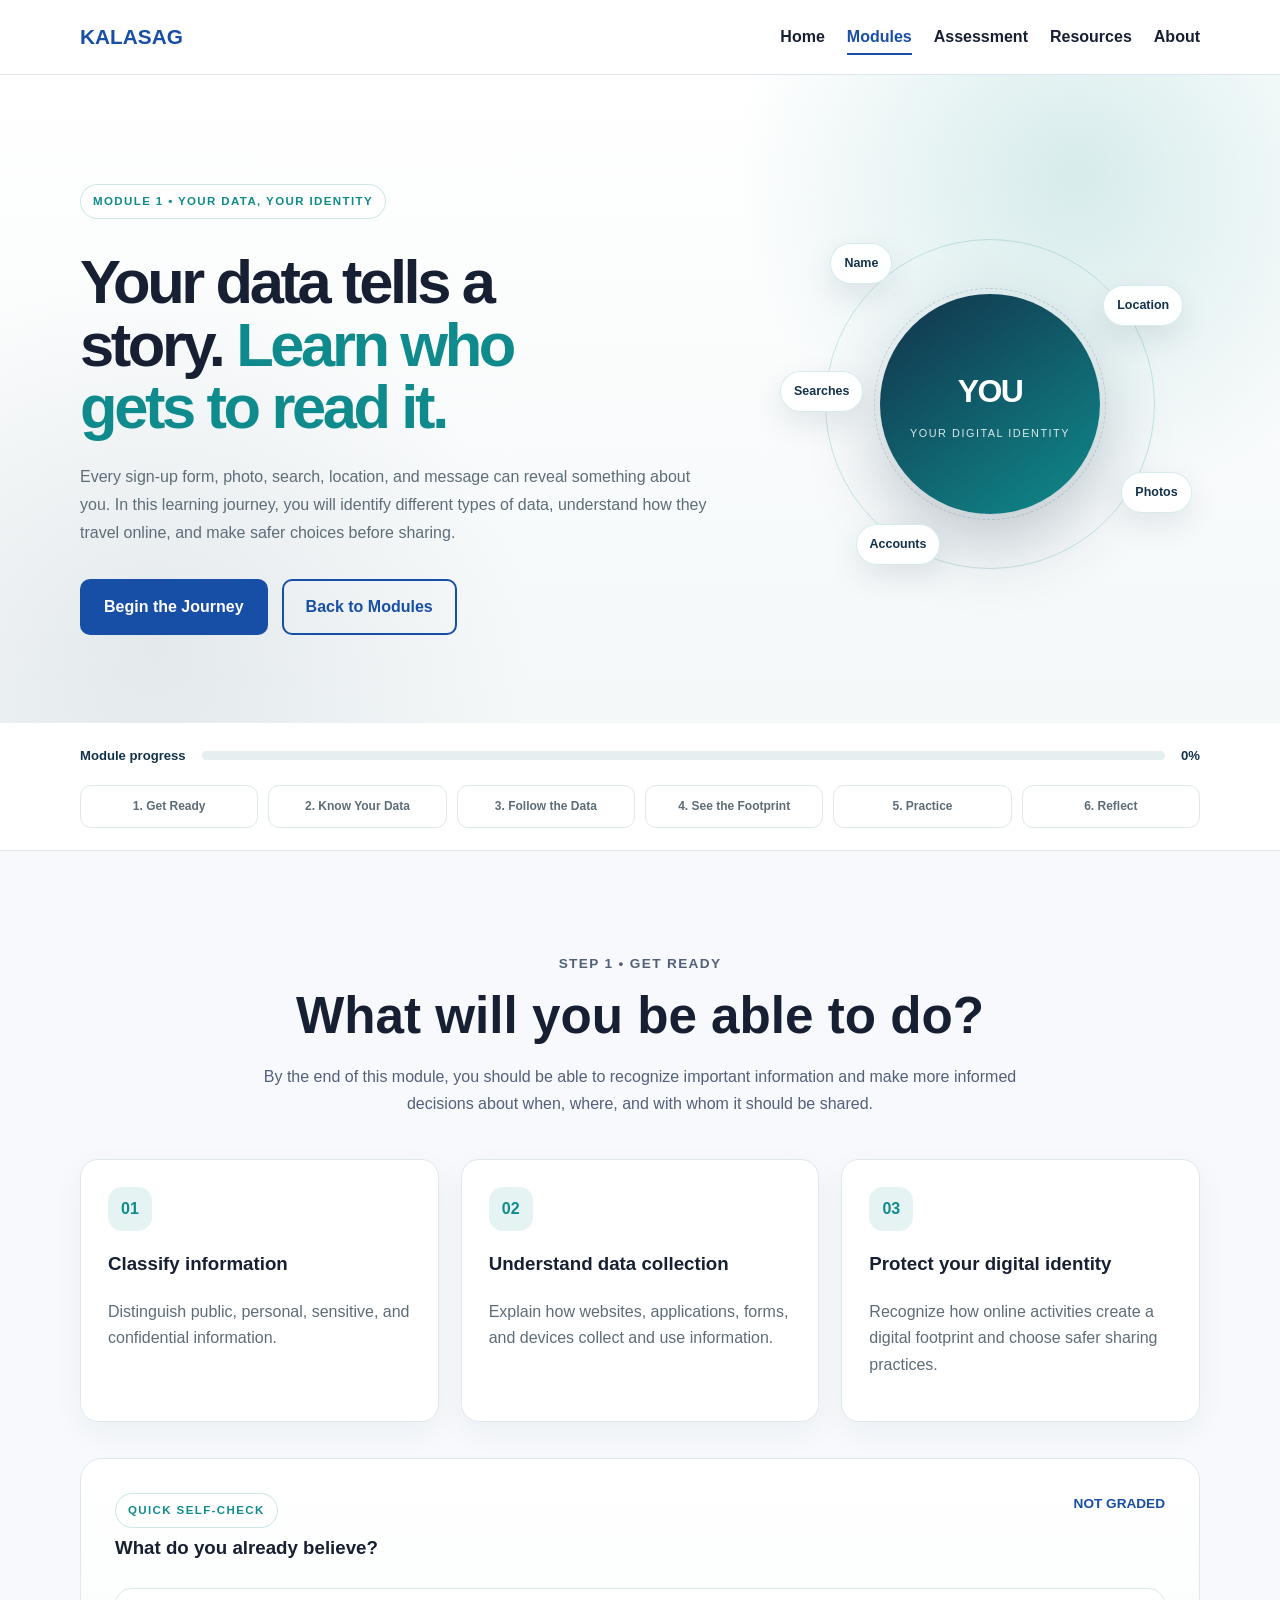
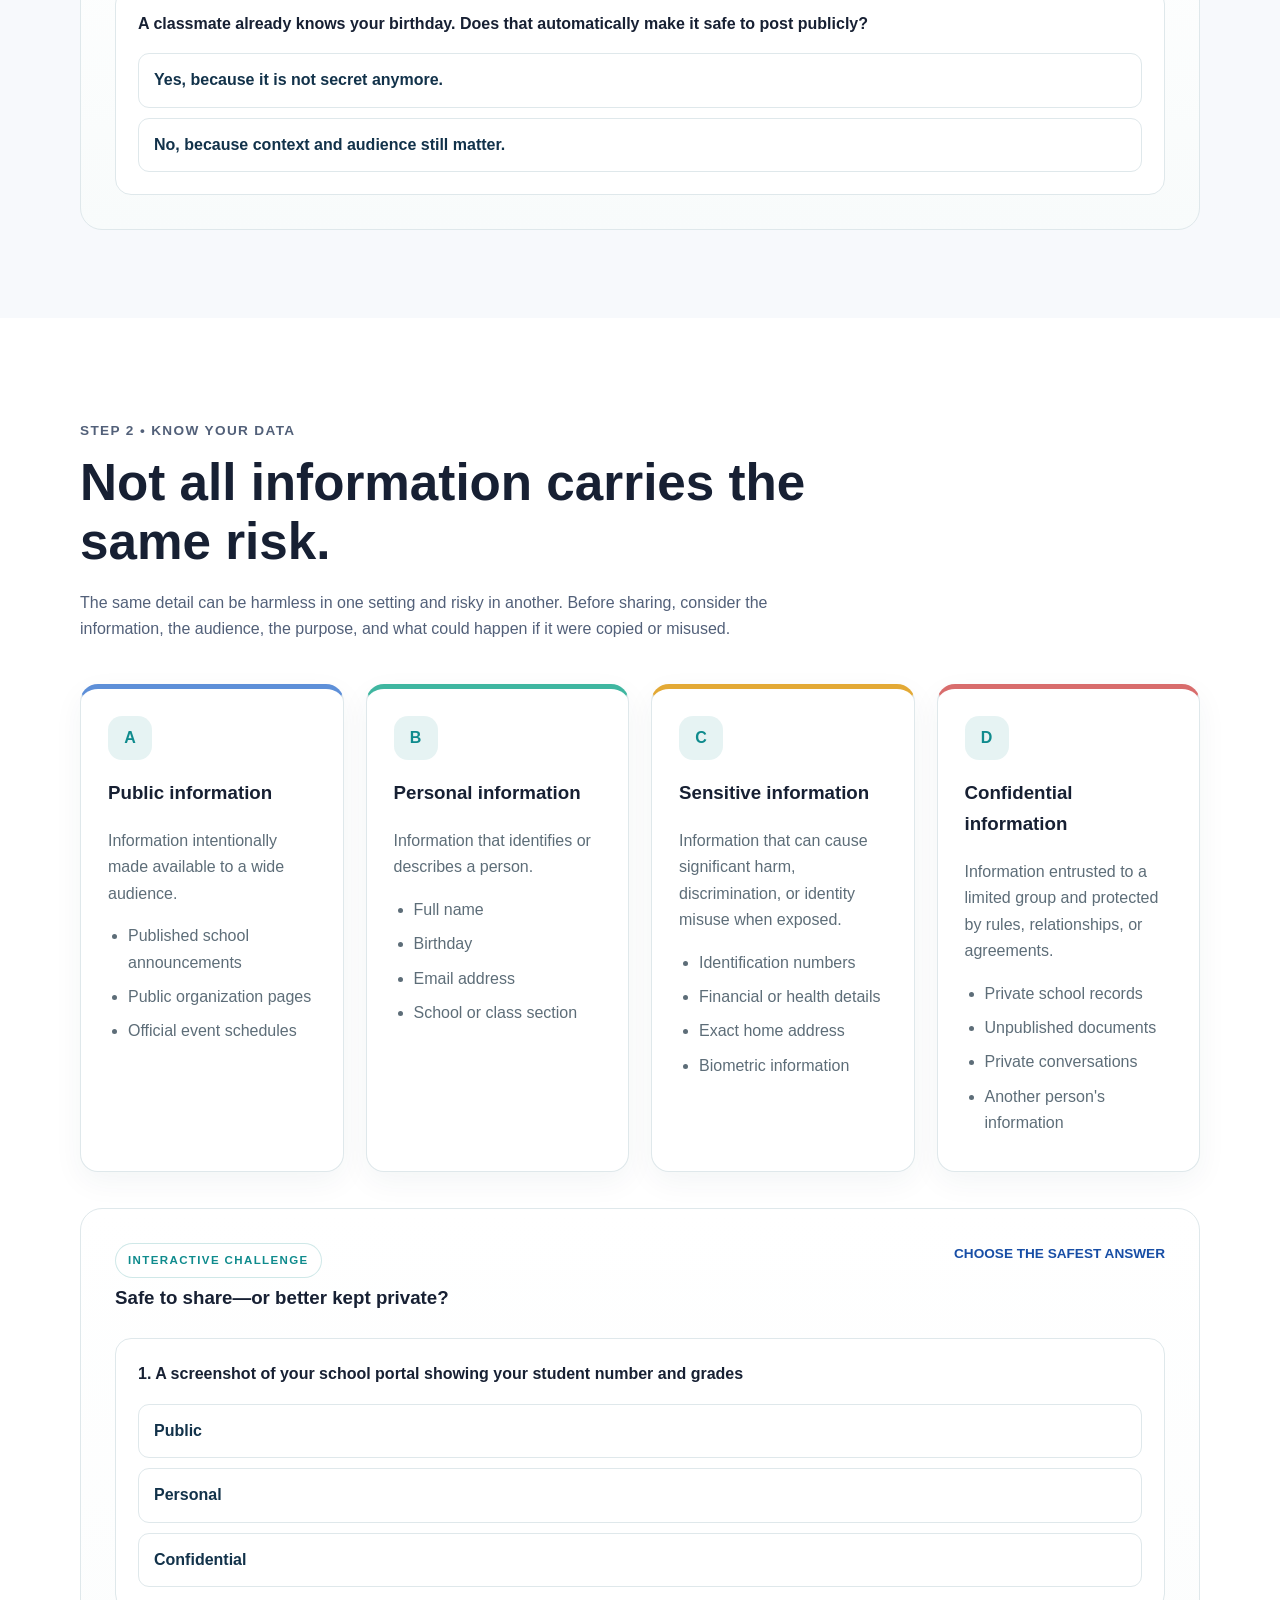
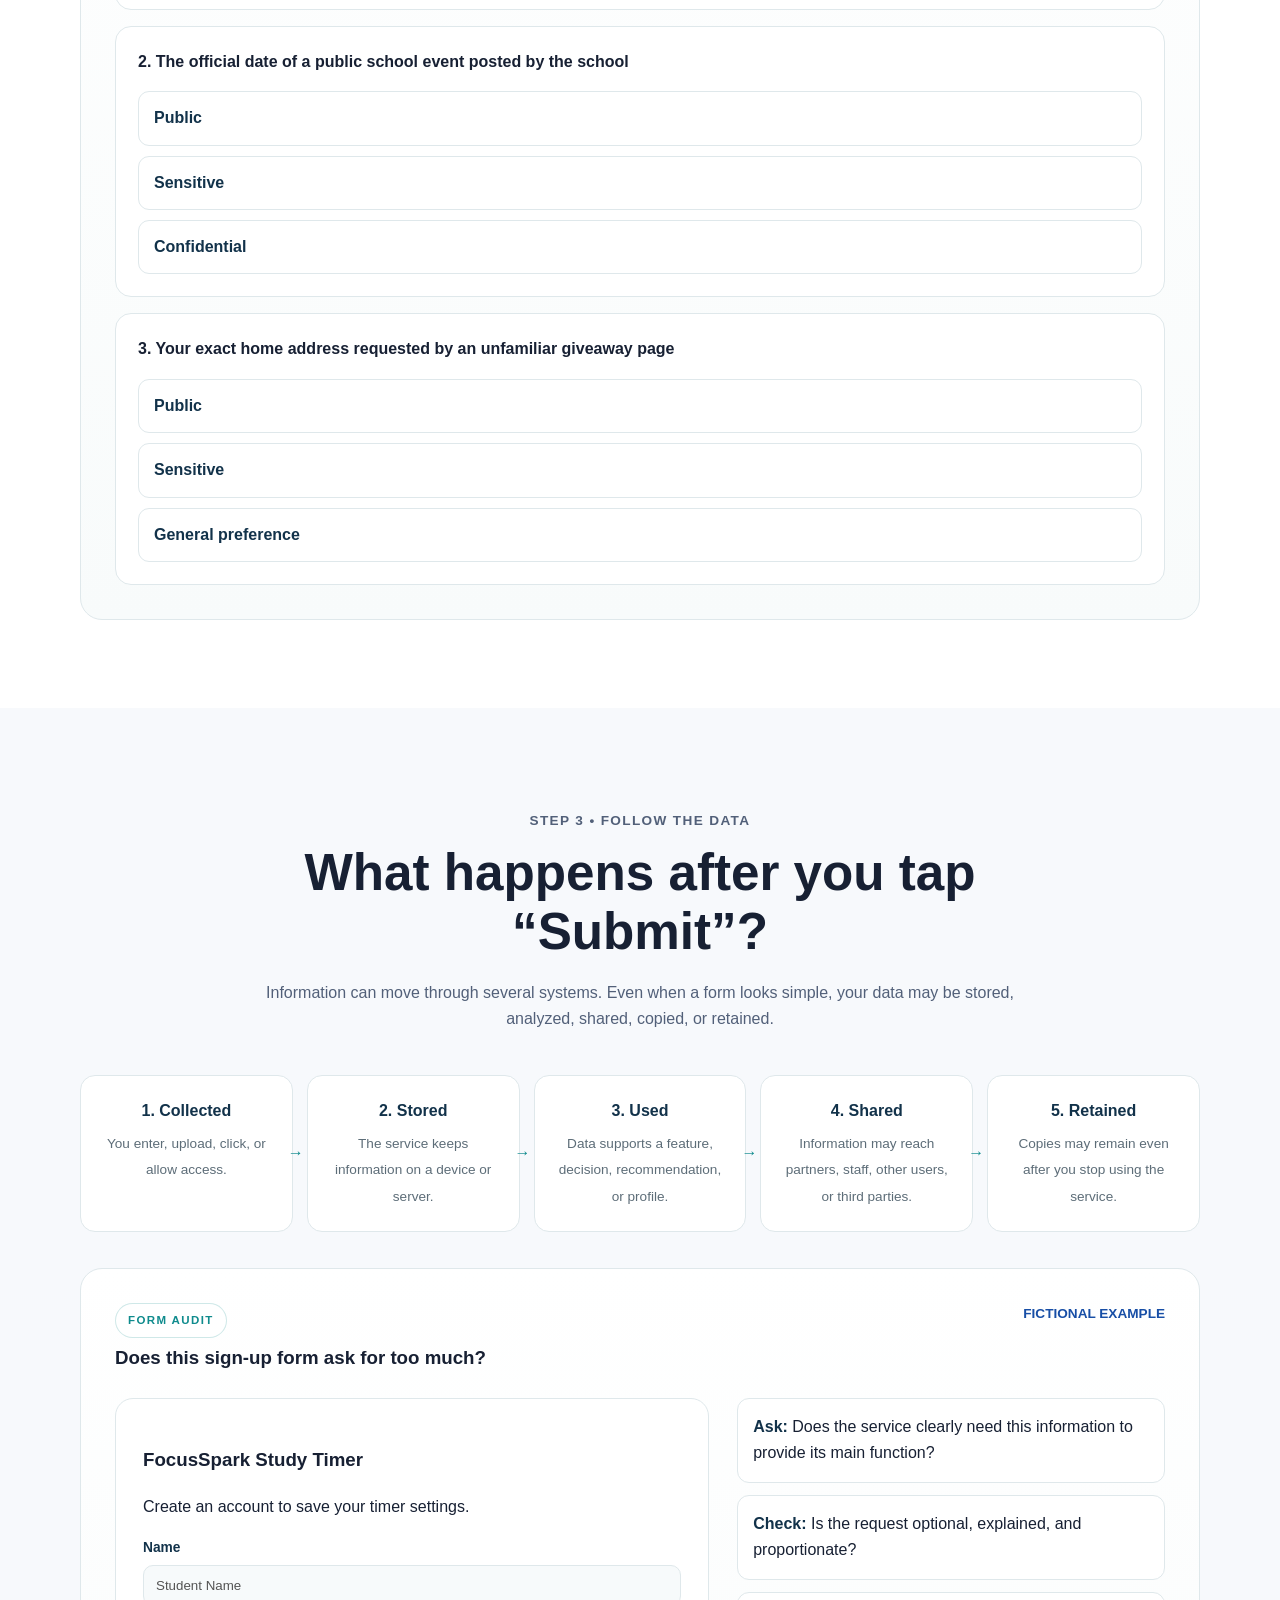
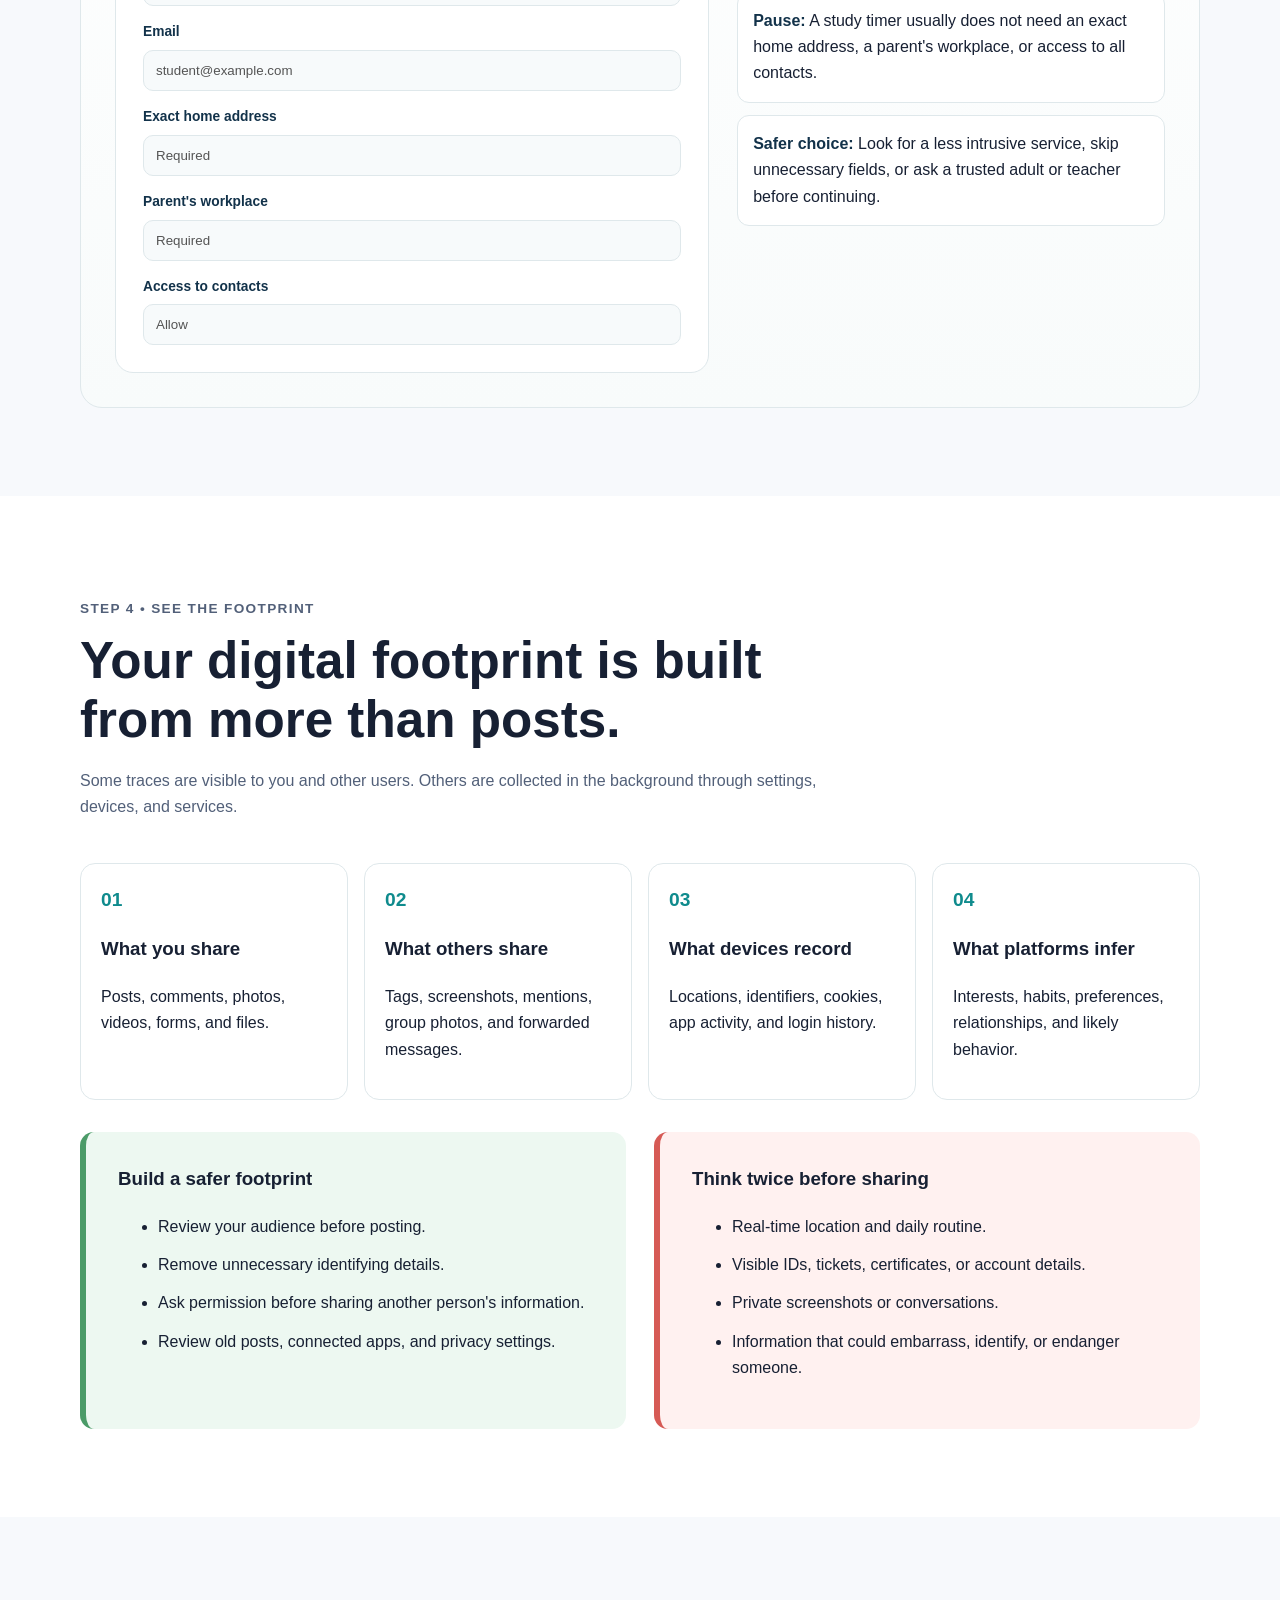
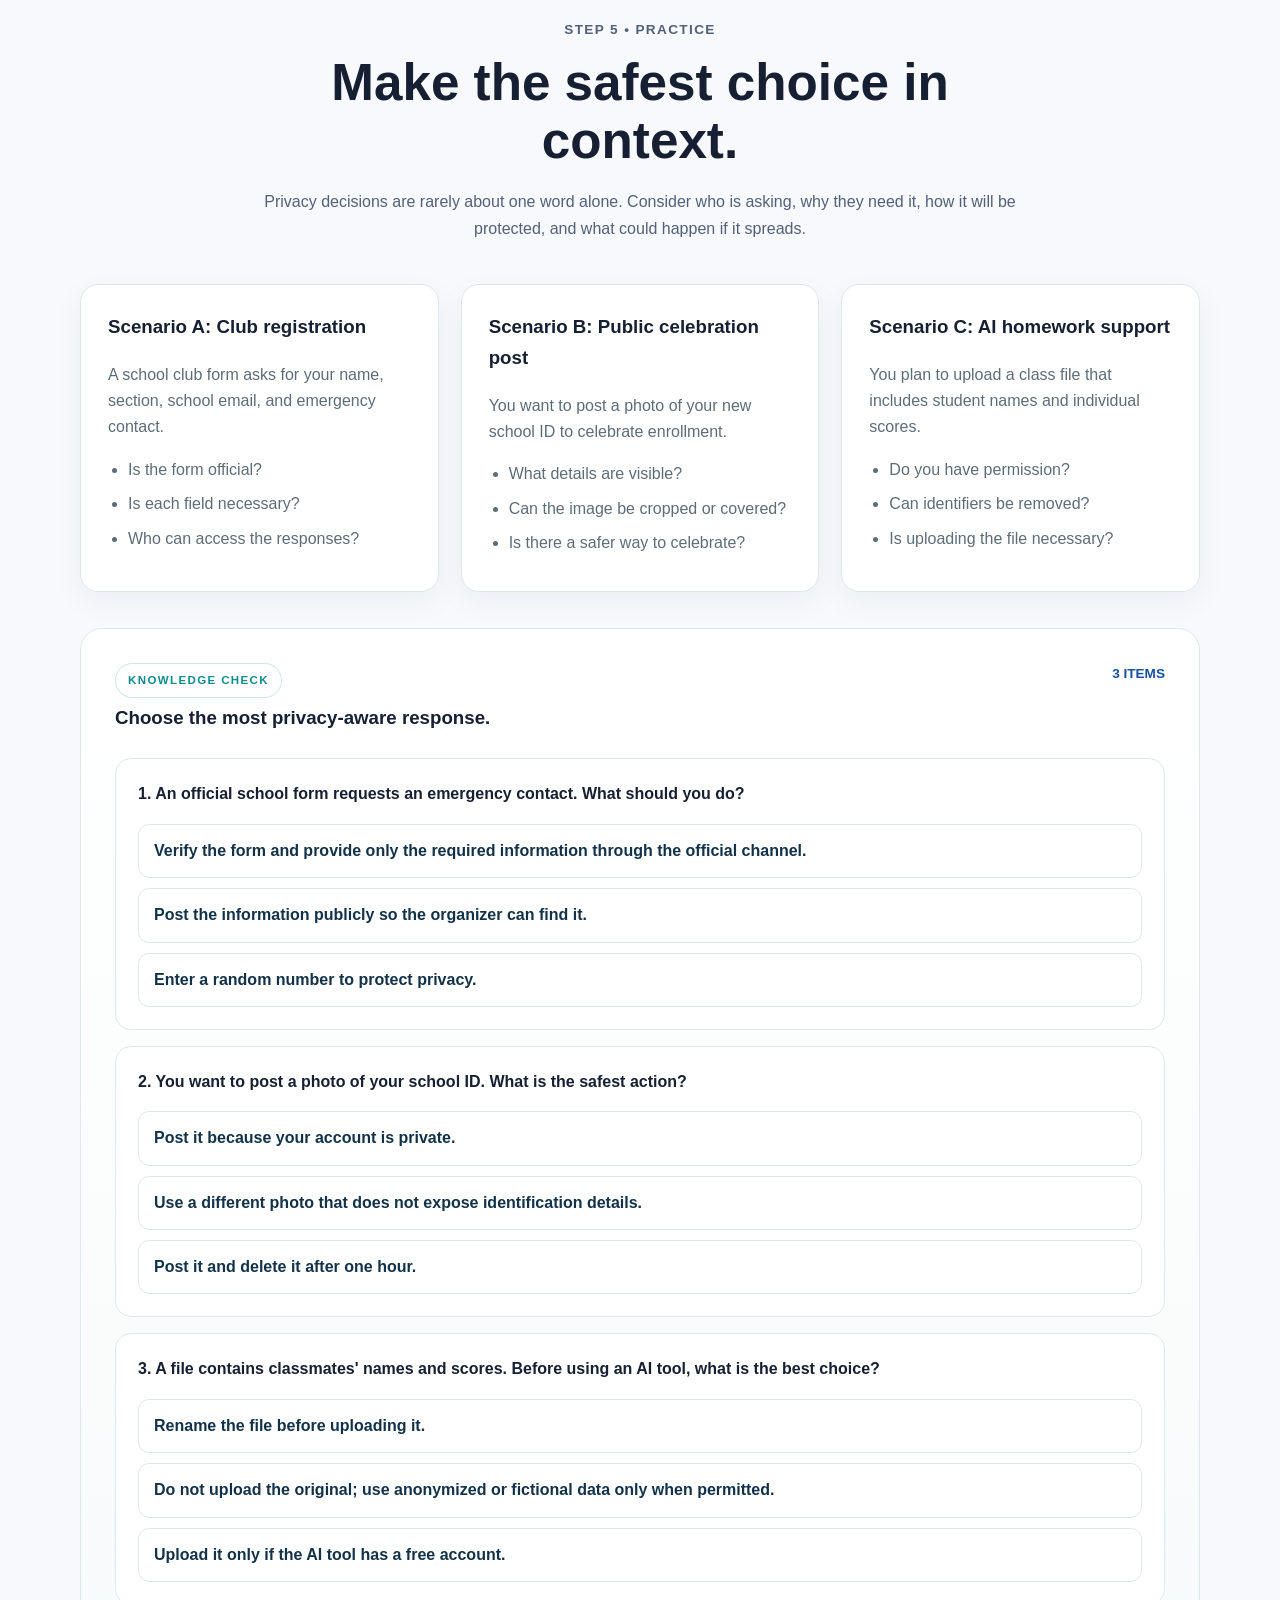
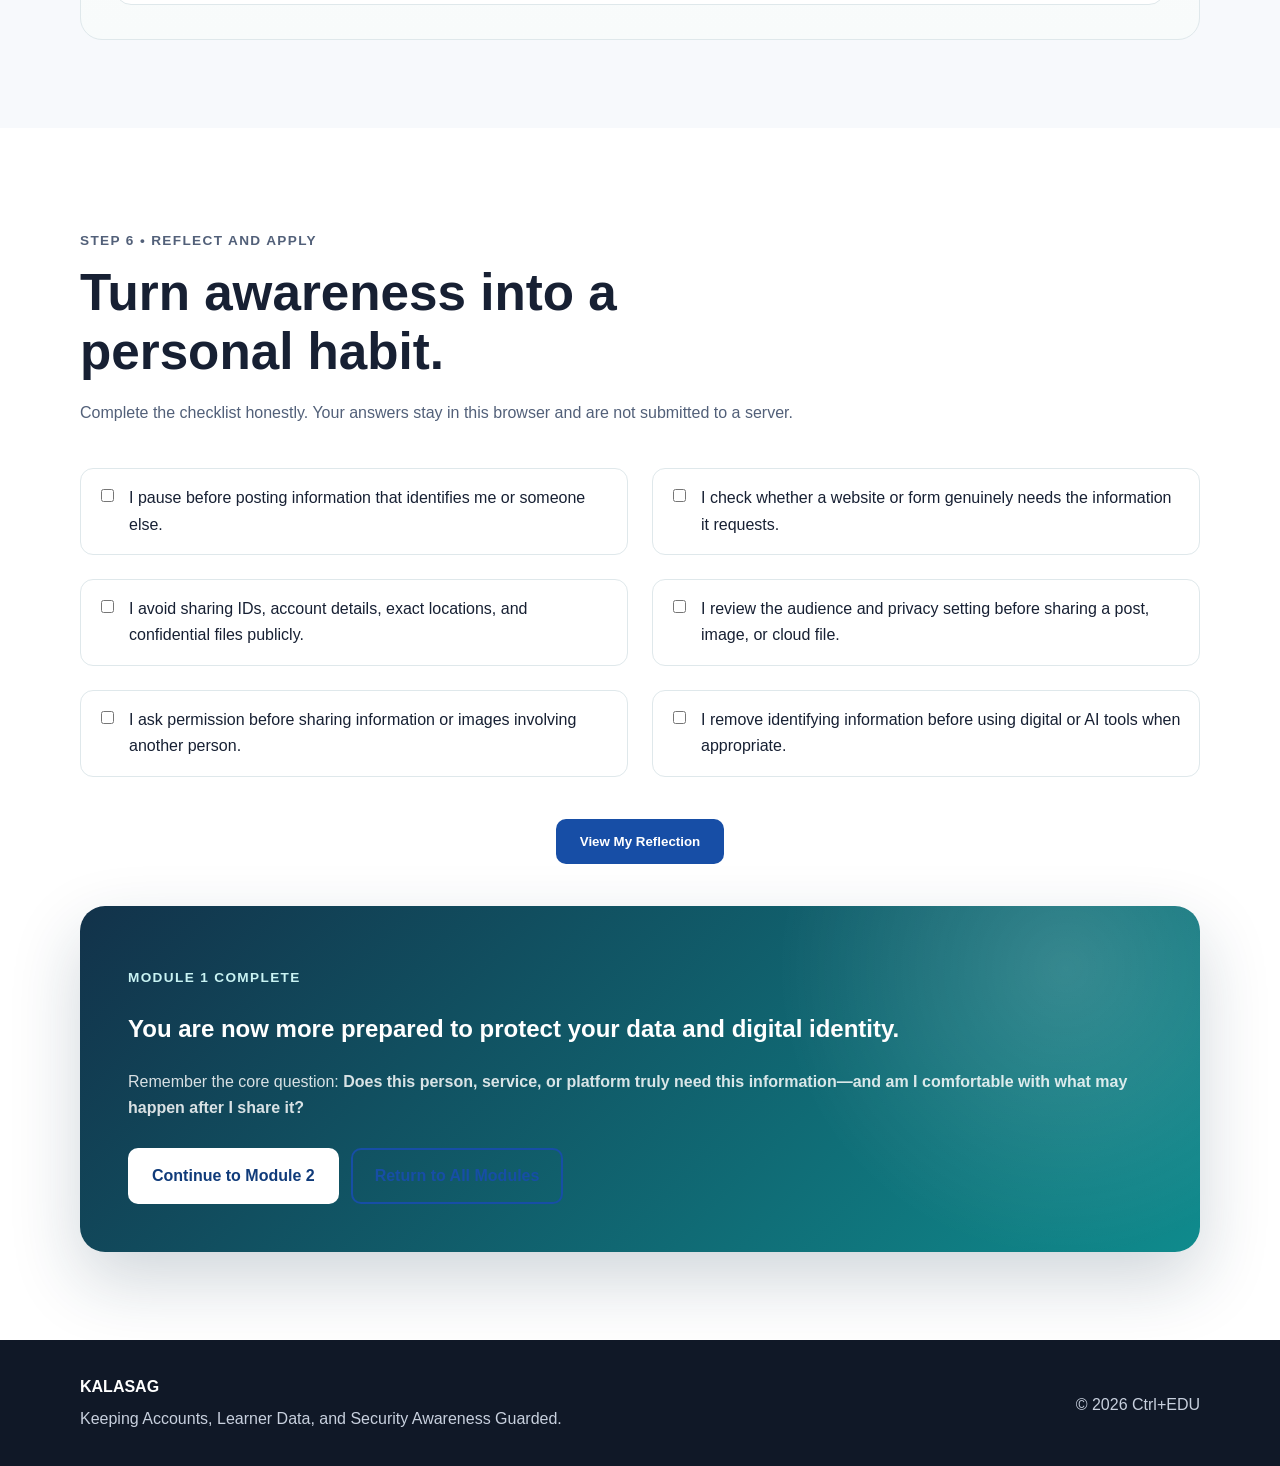
==== module1.html @ a8de42bb "changed scope and added new pages." ====
<!DOCTYPE html>
<html lang="en">
<head>
    <meta charset="UTF-8">
    <meta name="viewport" content="width=device-width, initial-scale=1.0">
    <meta name="description" content="KALASAG Module 1: Your Data, Your Identity. Learn how to recognize personal and sensitive information, understand data collection, and protect your digital footprint.">
    <title>Module 1: Your Data, Your Identity | KALASAG</title>

    <link rel="stylesheet" href="css/style.css">

    <style>
        :root {
            --kalasag-navy: #12324a;
            --kalasag-teal: #0f8b8d;
            --kalasag-pale: #f4f8f9;
            --kalasag-border: #dfe8eb;
            --kalasag-muted: #5d6d78;
            --kalasag-safe: #eaf7f3;
            --kalasag-warn: #fff5df;
            --kalasag-danger: #fff0ef;
        }

        .module-hero {
            min-height: 72vh;
            display: grid;
            align-items: center;
            padding: 74px 0 64px;
            overflow: hidden;
            background:
                radial-gradient(circle at 84% 15%, rgba(15, 139, 141, 0.16), transparent 28%),
                radial-gradient(circle at 12% 88%, rgba(18, 50, 74, 0.08), transparent 30%),
                linear-gradient(180deg, #ffffff 0%, #f4f8f9 100%);
        }

        .module-hero .hero-grid {
            grid-template-columns: minmax(0, 1.08fr) minmax(300px, 0.72fr);
            gap: 70px;
        }

        .module-hero .eyebrow,
        .journey-label {
            display: inline-flex;
            align-items: center;
            gap: 8px;
            padding: 7px 12px;
            border: 1px solid rgba(15, 139, 141, 0.2);
            border-radius: 999px;
            background: rgba(255,255,255,0.82);
            color: var(--kalasag-teal);
            font-size: 0.72rem;
            font-weight: 800;
            letter-spacing: 0.12em;
            text-transform: uppercase;
        }

        .module-hero h1 {
            max-width: 760px;
            margin: 20px 0 0;
            font-size: clamp(2.35rem, 4.8vw, 4.45rem);
            line-height: 1.02;
            letter-spacing: -0.055em;
            text-wrap: balance;
        }

        .module-hero h1 span { color: var(--kalasag-teal); }

        .module-hero .hero-description {
            max-width: 680px;
            margin: 24px 0 0;
            color: var(--kalasag-muted);
            font-size: clamp(1rem, 1.25vw, 1.12rem);
            line-height: 1.75;
        }

        .identity-visual {
            position: relative;
            min-height: 390px;
            display: grid;
            place-items: center;
        }

        .identity-core {
            position: relative;
            z-index: 2;
            width: 220px;
            height: 220px;
            display: grid;
            place-items: center;
            border-radius: 50%;
            color: #ffffff;
            text-align: center;
            background: linear-gradient(145deg, var(--kalasag-navy), var(--kalasag-teal));
            box-shadow: 0 30px 70px rgba(18,50,74,0.25);
        }

        .identity-core strong {
            display: block;
            font-size: 2rem;
            letter-spacing: -0.05em;
        }

        .identity-core span {
            display: block;
            margin-top: 8px;
            font-size: 0.68rem;
            letter-spacing: 0.14em;
            text-transform: uppercase;
            opacity: 0.85;
        }

        .orbit {
            position: absolute;
            width: 330px;
            height: 330px;
            border: 1px solid rgba(15,139,141,0.2);
            border-radius: 50%;
        }

        .orbit::before {
            content: "";
            position: absolute;
            inset: 48px;
            border: 1px dashed rgba(18,50,74,0.16);
            border-radius: 50%;
        }

        .data-chip {
            position: absolute;
            z-index: 3;
            padding: 9px 13px;
            border: 1px solid rgba(15,139,141,0.17);
            border-radius: 999px;
            background: rgba(255,255,255,0.94);
            box-shadow: 0 12px 30px rgba(18,50,74,0.10);
            color: var(--kalasag-navy);
            font-size: 0.78rem;
            font-weight: 800;
        }

        .data-chip.one { top: 34px; left: 12%; }
        .data-chip.two { top: 76px; right: 4%; }
        .data-chip.three { bottom: 86px; right: 2%; }
        .data-chip.four { bottom: 34px; left: 18%; }
        .data-chip.five { top: 162px; left: 0; }

        .progress-wrap {
            padding: 22px 0;
            border-bottom: 1px solid var(--kalasag-border);
            background: #ffffff;
        }

        .progress-shell {
            display: grid;
            grid-template-columns: auto 1fr auto;
            gap: 16px;
            align-items: center;
        }

        .progress-title,
        .progress-value {
            color: var(--kalasag-navy);
            font-size: 0.82rem;
            font-weight: 800;
        }

        .progress-track {
            height: 9px;
            overflow: hidden;
            border-radius: 999px;
            background: #e7eef0;
        }

        .progress-bar {
            width: 0;
            height: 100%;
            border-radius: inherit;
            background: linear-gradient(90deg, var(--kalasag-teal), #38b6b8);
            transition: width 0.35s ease;
        }

        .journey-nav {
            display: grid;
            grid-template-columns: repeat(6, 1fr);
            gap: 10px;
            margin-top: 18px;
        }

        .journey-nav a {
            display: block;
            padding: 11px 8px;
            border: 1px solid var(--kalasag-border);
            border-radius: 11px;
            background: #ffffff;
            color: var(--kalasag-muted);
            font-size: 0.75rem;
            font-weight: 800;
            text-align: center;
            text-decoration: none;
        }

        .journey-nav a:hover,
        .journey-nav a:focus {
            border-color: rgba(15,139,141,0.4);
            color: var(--kalasag-teal);
        }

        .learning-card-grid,
        .data-category-grid,
        .scenario-grid {
            display: grid;
            grid-template-columns: repeat(3, minmax(0, 1fr));
            gap: 22px;
        }

        .learning-card,
        .data-card,
        .scenario-card,
        .reflection-card {
            padding: 27px;
            border: 1px solid var(--kalasag-border);
            border-radius: 18px;
            background: #ffffff;
            box-shadow: 0 10px 30px rgba(18,50,74,0.05);
        }

        .learning-card .number,
        .data-card .number {
            width: 44px;
            height: 44px;
            display: grid;
            place-items: center;
            margin-bottom: 18px;
            border-radius: 14px;
            background: rgba(15,139,141,0.10);
            color: var(--kalasag-teal);
            font-weight: 900;
        }

        .learning-card h3,
        .data-card h3,
        .scenario-card h3 { margin-top: 0; }

        .learning-card p,
        .data-card p,
        .scenario-card p { color: var(--kalasag-muted); }

        .mini-list {
            margin: 16px 0 0;
            padding-left: 20px;
            color: var(--kalasag-muted);
        }

        .mini-list li { margin-bottom: 8px; }

        .data-card.public { border-top: 5px solid #5d8fd8; }
        .data-card.personal { border-top: 5px solid #3fb6a0; }
        .data-card.sensitive { border-top: 5px solid #e3a935; }
        .data-card.confidential { border-top: 5px solid #d86c6c; }

        .data-category-grid { grid-template-columns: repeat(4, minmax(0, 1fr)); }

        .activity-panel {
            margin-top: 36px;
            padding: 34px;
            border: 1px solid var(--kalasag-border);
            border-radius: 22px;
            background: linear-gradient(180deg, #ffffff, #f8fbfb);
        }

        .activity-header {
            display: flex;
            justify-content: space-between;
            gap: 20px;
            align-items: flex-start;
            margin-bottom: 24px;
        }

        .activity-header h3 { margin: 5px 0 0; }

        .question-card {
            padding: 22px;
            border: 1px solid var(--kalasag-border);
            border-radius: 16px;
            background: #ffffff;
        }

        .question-card + .question-card { margin-top: 16px; }

        .question-card p { margin-top: 0; font-weight: 800; }

        .choice-list {
            display: grid;
            gap: 10px;
            margin-top: 14px;
        }

        .choice-button {
            width: 100%;
            padding: 13px 15px;
            border: 1px solid var(--kalasag-border);
            border-radius: 11px;
            background: #ffffff;
            color: var(--kalasag-navy);
            font: inherit;
            font-weight: 700;
            text-align: left;
            cursor: pointer;
            transition: 0.2s ease;
        }

        .choice-button:hover,
        .choice-button:focus {
            border-color: rgba(15,139,141,0.5);
            background: #f2fbfb;
        }

        .choice-button.correct {
            border-color: #2f9b70;
            background: var(--kalasag-safe);
        }

        .choice-button.incorrect {
            border-color: #d46b65;
            background: var(--kalasag-danger);
        }

        .feedback {
            display: none;
            margin-top: 12px;
            padding: 12px 14px;
            border-radius: 10px;
            color: var(--kalasag-navy);
            font-size: 0.92rem;
        }

        .feedback.show { display: block; }
        .feedback.good { background: var(--kalasag-safe); }
        .feedback.review { background: var(--kalasag-warn); }

        .data-flow {
            display: grid;
            grid-template-columns: repeat(5, 1fr);
            gap: 14px;
            align-items: stretch;
            margin-top: 30px;
        }

        .flow-step {
            position: relative;
            padding: 22px 18px;
            border: 1px solid var(--kalasag-border);
            border-radius: 15px;
            background: #ffffff;
            text-align: center;
        }

        .flow-step:not(:last-child)::after {
            content: "→";
            position: absolute;
            right: -12px;
            top: 50%;
            z-index: 2;
            transform: translateY(-50%);
            color: var(--kalasag-teal);
            font-weight: 900;
        }

        .flow-step strong {
            display: block;
            margin-bottom: 6px;
            color: var(--kalasag-navy);
        }

        .flow-step span {
            color: var(--kalasag-muted);
            font-size: 0.85rem;
        }

        .form-audit {
            display: grid;
            grid-template-columns: 1fr 0.72fr;
            gap: 28px;
            align-items: start;
        }

        .mock-form {
            padding: 27px;
            border: 1px solid var(--kalasag-border);
            border-radius: 18px;
            background: #ffffff;
        }

        .mock-field {
            margin-top: 15px;
        }

        .mock-field label {
            display: block;
            margin-bottom: 6px;
            color: var(--kalasag-navy);
            font-size: 0.86rem;
            font-weight: 800;
        }

        .mock-field input {
            width: 100%;
            padding: 12px;
            border: 1px solid var(--kalasag-border);
            border-radius: 10px;
            background: #f7fafb;
        }

        .audit-list {
            display: grid;
            gap: 12px;
        }

        .audit-item {
            padding: 15px;
            border-radius: 12px;
            background: #ffffff;
            border: 1px solid var(--kalasag-border);
        }

        .audit-item strong { color: var(--kalasag-navy); }

        .digital-footprint {
            display: grid;
            grid-template-columns: repeat(4, 1fr);
            gap: 16px;
            margin-top: 28px;
        }

        .footprint-item {
            padding: 20px;
            border: 1px solid var(--kalasag-border);
            border-radius: 15px;
            background: #ffffff;
        }

        .footprint-item span {
            display: block;
            margin-bottom: 10px;
            color: var(--kalasag-teal);
            font-size: 1.2rem;
            font-weight: 900;
        }

        .self-check-grid {
            display: grid;
            grid-template-columns: 1fr 1fr;
            gap: 24px;
        }

        .check-item {
            display: flex;
            gap: 12px;
            align-items: flex-start;
            padding: 16px;
            border: 1px solid var(--kalasag-border);
            border-radius: 13px;
            background: #ffffff;
        }

        .check-item input { margin-top: 4px; }

        .result-panel {
            display: none;
            margin-top: 22px;
            padding: 18px;
            border-radius: 14px;
            background: var(--kalasag-safe);
        }

        .result-panel.show { display: block; }

        .module-complete {
            padding: 48px;
            border-radius: 25px;
            background:
                radial-gradient(circle at 88% 18%, rgba(255,255,255,0.16), transparent 28%),
                linear-gradient(135deg, var(--kalasag-navy), var(--kalasag-teal));
            color: #ffffff;
            box-shadow: 0 28px 70px rgba(18,50,74,0.20);
        }

        .module-complete p { color: rgba(255,255,255,0.84); }
        .module-complete .eyebrow { color: #c9f3f3; }

        .completion-actions {
            display: flex;
            flex-wrap: wrap;
            gap: 12px;
            margin-top: 26px;
        }

        @media (max-width: 1000px) {
            .data-category-grid { grid-template-columns: repeat(2, 1fr); }
            .data-flow { grid-template-columns: 1fr; }
            .flow-step:not(:last-child)::after { content: "↓"; right: auto; left: 50%; top: auto; bottom: -17px; transform: translateX(-50%); }
        }

        @media (max-width: 900px) {
            .module-hero { min-height: auto; padding: 64px 0; }
            .module-hero .hero-grid { grid-template-columns: 1fr; gap: 36px; }
            .identity-visual { min-height: 330px; }
            .learning-card-grid,
            .scenario-grid { grid-template-columns: 1fr 1fr; }
            .journey-nav { grid-template-columns: repeat(3, 1fr); }
            .form-audit { grid-template-columns: 1fr; }
            .digital-footprint { grid-template-columns: repeat(2, 1fr); }
        }

        @media (max-width: 650px) {
            .module-hero h1 { font-size: clamp(2.2rem, 12vw, 3.2rem); }
            .identity-visual { min-height: 300px; }
            .orbit { width: 270px; height: 270px; }
            .identity-core { width: 180px; height: 180px; }
            .data-chip { font-size: 0.68rem; }
            .learning-card-grid,
            .data-category-grid,
            .scenario-grid,
            .digital-footprint,
            .self-check-grid { grid-template-columns: 1fr; }
            .progress-shell { grid-template-columns: 1fr auto; }
            .progress-track { grid-column: 1 / -1; grid-row: 2; }
            .journey-nav { grid-template-columns: repeat(2, 1fr); }
            .activity-panel { padding: 24px 18px; }
            .activity-header { flex-direction: column; }
            .module-complete { padding: 34px 23px; }
            .completion-actions .button { width: 100%; text-align: center; }
        }
    </style>
</head>

<body>
<header class="site-header">
    <nav class="container navigation">
        <a class="logo" href="index.html" aria-label="KALASAG home">KALASAG</a>

        <button class="menu-button" id="menuButton" type="button" aria-label="Open navigation menu" aria-expanded="false" aria-controls="navLinks">☰</button>

        <ul class="nav-links" id="navLinks">
            <li><a href="index.html">Home</a></li>
            <li><a class="active" href="modules.html">Modules</a></li>
            <li><a href="assessment.html">Assessment</a></li>
            <li><a href="resources.html">Resources</a></li>
            <li><a href="about.html">About</a></li>
        </ul>
    </nav>
</header>

<main>
    <section class="module-hero">
        <div class="container hero-grid">
            <div class="hero-content">
                <p class="eyebrow">Module 1 • Your Data, Your Identity</p>
                <h1>Your data tells a story. <span>Learn who gets to read it.</span></h1>
                <p class="hero-description">
                    Every sign-up form, photo, search, location, and message can reveal something about you. In this learning journey, you will identify different types of data, understand how they travel online, and make safer choices before sharing.
                </p>
                <div class="hero-actions">
                    <a class="button primary-button" href="#objectives">Begin the Journey</a>
                    <a class="button secondary-button" href="modules.html">Back to Modules</a>
                </div>
            </div>

            <div class="identity-visual" aria-label="Visual showing personal information surrounding a digital identity">
                <div class="orbit"></div>
                <span class="data-chip one">Name</span>
                <span class="data-chip two">Location</span>
                <span class="data-chip three">Photos</span>
                <span class="data-chip four">Accounts</span>
                <span class="data-chip five">Searches</span>
                <div class="identity-core">
                    <div>
                        <strong>YOU</strong>
                        <span>Your digital identity</span>
                    </div>
                </div>
            </div>
        </div>
    </section>

    <section class="progress-wrap" aria-label="Module progress">
        <div class="container">
            <div class="progress-shell">
                <span class="progress-title">Module progress</span>
                <div class="progress-track"><div class="progress-bar" id="progressBar"></div></div>
                <span class="progress-value" id="progressValue">0%</span>
            </div>
            <nav class="journey-nav" aria-label="Module 1 learning journey navigation">
                <a href="#objectives">1. Get Ready</a>
                <a href="#data-types">2. Know Your Data</a>
                <a href="#data-journey">3. Follow the Data</a>
                <a href="#digital-footprint">4. See the Footprint</a>
                <a href="#practice">5. Practice</a>
                <a href="#reflect">6. Reflect</a>
            </nav>
        </div>
    </section>

    <section class="section" id="objectives" data-progress="15">
        <div class="container">
            <div class="section-heading centered-heading">
                <p class="eyebrow">Step 1 • Get Ready</p>
                <h2>What will you be able to do?</h2>
                <p>By the end of this module, you should be able to recognize important information and make more informed decisions about when, where, and with whom it should be shared.</p>
            </div>

            <div class="learning-card-grid">
                <article class="learning-card">
                    <div class="number">01</div>
                    <h3>Classify information</h3>
                    <p>Distinguish public, personal, sensitive, and confidential information.</p>
                </article>
                <article class="learning-card">
                    <div class="number">02</div>
                    <h3>Understand data collection</h3>
                    <p>Explain how websites, applications, forms, and devices collect and use information.</p>
                </article>
                <article class="learning-card">
                    <div class="number">03</div>
                    <h3>Protect your digital identity</h3>
                    <p>Recognize how online activities create a digital footprint and choose safer sharing practices.</p>
                </article>
            </div>

            <div class="activity-panel">
                <div class="activity-header">
                    <div>
                        <span class="journey-label">Quick self-check</span>
                        <h3>What do you already believe?</h3>
                    </div>
                    <span class="module-number">Not graded</span>
                </div>

                <div class="question-card">
                    <p>A classmate already knows your birthday. Does that automatically make it safe to post publicly?</p>
                    <div class="choice-list" data-question="warmup">
                        <button class="choice-button" data-correct="false" data-feedback="Knowing something is different from having permission to publish it. Public sharing can reach people beyond your intended audience.">Yes, because it is not secret anymore.</button>
                        <button class="choice-button" data-correct="true" data-feedback="Correct. Context, audience, and purpose matter. Information known by one person is not automatically safe to publish publicly.">No, because context and audience still matter.</button>
                    </div>
                    <div class="feedback" id="warmup-feedback"></div>
                </div>
            </div>
        </div>
    </section>

    <section class="section alternate-section" id="data-types" data-progress="35">
        <div class="container">
            <div class="section-heading">
                <p class="eyebrow">Step 2 • Know Your Data</p>
                <h2>Not all information carries the same risk.</h2>
                <p>The same detail can be harmless in one setting and risky in another. Before sharing, consider the information, the audience, the purpose, and what could happen if it were copied or misused.</p>
            </div>

            <div class="data-category-grid">
                <article class="data-card public">
                    <div class="number">A</div>
                    <h3>Public information</h3>
                    <p>Information intentionally made available to a wide audience.</p>
                    <ul class="mini-list">
                        <li>Published school announcements</li>
                        <li>Public organization pages</li>
                        <li>Official event schedules</li>
                    </ul>
                </article>
                <article class="data-card personal">
                    <div class="number">B</div>
                    <h3>Personal information</h3>
                    <p>Information that identifies or describes a person.</p>
                    <ul class="mini-list">
                        <li>Full name</li>
                        <li>Birthday</li>
                        <li>Email address</li>
                        <li>School or class section</li>
                    </ul>
                </article>
                <article class="data-card sensitive">
                    <div class="number">C</div>
                    <h3>Sensitive information</h3>
                    <p>Information that can cause significant harm, discrimination, or identity misuse when exposed.</p>
                    <ul class="mini-list">
                        <li>Identification numbers</li>
                        <li>Financial or health details</li>
                        <li>Exact home address</li>
                        <li>Biometric information</li>
                    </ul>
                </article>
                <article class="data-card confidential">
                    <div class="number">D</div>
                    <h3>Confidential information</h3>
                    <p>Information entrusted to a limited group and protected by rules, relationships, or agreements.</p>
                    <ul class="mini-list">
                        <li>Private school records</li>
                        <li>Unpublished documents</li>
                        <li>Private conversations</li>
                        <li>Another person's information</li>
                    </ul>
                </article>
            </div>

            <div class="activity-panel">
                <div class="activity-header">
                    <div>
                        <span class="journey-label">Interactive challenge</span>
                        <h3>Safe to share—or better kept private?</h3>
                    </div>
                    <span class="module-number">Choose the safest answer</span>
                </div>

                <div class="question-card">
                    <p>1. A screenshot of your school portal showing your student number and grades</p>
                    <div class="choice-list" data-question="q1">
                        <button class="choice-button" data-correct="false" data-feedback="A school portal screenshot may expose identifying and confidential academic information.">Public</button>
                        <button class="choice-button" data-correct="false" data-feedback="This goes beyond ordinary personal information because it includes protected academic details.">Personal</button>
                        <button class="choice-button" data-correct="true" data-feedback="Correct. Academic records and student identifiers should be treated as confidential and shared only through approved channels.">Confidential</button>
                    </div>
                    <div class="feedback" id="q1-feedback"></div>
                </div>

                <div class="question-card">
                    <p>2. The official date of a public school event posted by the school</p>
                    <div class="choice-list" data-question="q2">
                        <button class="choice-button" data-correct="true" data-feedback="Correct. An official event date intentionally published by the school is public information.">Public</button>
                        <button class="choice-button" data-correct="false" data-feedback="The information is not about a private individual and has already been officially published.">Sensitive</button>
                        <button class="choice-button" data-correct="false" data-feedback="The information is intended for public access, so it is not confidential.">Confidential</button>
                    </div>
                    <div class="feedback" id="q2-feedback"></div>
                </div>

                <div class="question-card">
                    <p>3. Your exact home address requested by an unfamiliar giveaway page</p>
                    <div class="choice-list" data-question="q3">
                        <button class="choice-button" data-correct="false" data-feedback="An exact home address can expose your location and should not be treated as ordinary public information.">Public</button>
                        <button class="choice-button" data-correct="true" data-feedback="Correct. Your exact home address is sensitive, and an unfamiliar giveaway page has no clear need for it.">Sensitive</button>
                        <button class="choice-button" data-correct="false" data-feedback="The information is more sensitive than an ordinary preference or general profile detail.">General preference</button>
                    </div>
                    <div class="feedback" id="q3-feedback"></div>
                </div>
            </div>
        </div>
    </section>

    <section class="section" id="data-journey" data-progress="55">
        <div class="container">
            <div class="section-heading centered-heading">
                <p class="eyebrow">Step 3 • Follow the Data</p>
                <h2>What happens after you tap “Submit”?</h2>
                <p>Information can move through several systems. Even when a form looks simple, your data may be stored, analyzed, shared, copied, or retained.</p>
            </div>

            <div class="data-flow" aria-label="Data lifecycle">
                <div class="flow-step"><strong>1. Collected</strong><span>You enter, upload, click, or allow access.</span></div>
                <div class="flow-step"><strong>2. Stored</strong><span>The service keeps information on a device or server.</span></div>
                <div class="flow-step"><strong>3. Used</strong><span>Data supports a feature, decision, recommendation, or profile.</span></div>
                <div class="flow-step"><strong>4. Shared</strong><span>Information may reach partners, staff, other users, or third parties.</span></div>
                <div class="flow-step"><strong>5. Retained</strong><span>Copies may remain even after you stop using the service.</span></div>
            </div>

            <div class="activity-panel">
                <div class="activity-header">
                    <div>
                        <span class="journey-label">Form audit</span>
                        <h3>Does this sign-up form ask for too much?</h3>
                    </div>
                    <span class="module-number">Fictional example</span>
                </div>

                <div class="form-audit">
                    <div class="mock-form" aria-label="Fictional study timer application sign-up form">
                        <h3>FocusSpark Study Timer</h3>
                        <p>Create an account to save your timer settings.</p>
                        <div class="mock-field"><label>Name</label><input value="Student Name" disabled></div>
                        <div class="mock-field"><label>Email</label><input value="student@example.com" disabled></div>
                        <div class="mock-field"><label>Exact home address</label><input value="Required" disabled></div>
                        <div class="mock-field"><label>Parent's workplace</label><input value="Required" disabled></div>
                        <div class="mock-field"><label>Access to contacts</label><input value="Allow" disabled></div>
                    </div>

                    <div class="audit-list">
                        <div class="audit-item"><strong>Ask:</strong> Does the service clearly need this information to provide its main function?</div>
                        <div class="audit-item"><strong>Check:</strong> Is the request optional, explained, and proportionate?</div>
                        <div class="audit-item"><strong>Pause:</strong> A study timer usually does not need an exact home address, a parent's workplace, or access to all contacts.</div>
                        <div class="audit-item"><strong>Safer choice:</strong> Look for a less intrusive service, skip unnecessary fields, or ask a trusted adult or teacher before continuing.</div>
                    </div>
                </div>
            </div>
        </div>
    </section>

    <section class="section alternate-section" id="digital-footprint" data-progress="72">
        <div class="container">
            <div class="section-heading">
                <p class="eyebrow">Step 4 • See the Footprint</p>
                <h2>Your digital footprint is built from more than posts.</h2>
                <p>Some traces are visible to you and other users. Others are collected in the background through settings, devices, and services.</p>
            </div>

            <div class="digital-footprint">
                <article class="footprint-item"><span>01</span><h3>What you share</h3><p>Posts, comments, photos, videos, forms, and files.</p></article>
                <article class="footprint-item"><span>02</span><h3>What others share</h3><p>Tags, screenshots, mentions, group photos, and forwarded messages.</p></article>
                <article class="footprint-item"><span>03</span><h3>What devices record</h3><p>Locations, identifiers, cookies, app activity, and login history.</p></article>
                <article class="footprint-item"><span>04</span><h3>What platforms infer</h3><p>Interests, habits, preferences, relationships, and likely behavior.</p></article>
            </div>

            <div class="comparison-grid" style="margin-top: 32px;">
                <article class="comparison-card responsible-card">
                    <h3>Build a safer footprint</h3>
                    <ul>
                        <li>Review your audience before posting.</li>
                        <li>Remove unnecessary identifying details.</li>
                        <li>Ask permission before sharing another person's information.</li>
                        <li>Review old posts, connected apps, and privacy settings.</li>
                    </ul>
                </article>
                <article class="comparison-card irresponsible-card">
                    <h3>Think twice before sharing</h3>
                    <ul>
                        <li>Real-time location and daily routine.</li>
                        <li>Visible IDs, tickets, certificates, or account details.</li>
                        <li>Private screenshots or conversations.</li>
                        <li>Information that could embarrass, identify, or endanger someone.</li>
                    </ul>
                </article>
            </div>
        </div>
    </section>

    <section class="section" id="practice" data-progress="88">
        <div class="container">
            <div class="section-heading centered-heading">
                <p class="eyebrow">Step 5 • Practice</p>
                <h2>Make the safest choice in context.</h2>
                <p>Privacy decisions are rarely about one word alone. Consider who is asking, why they need it, how it will be protected, and what could happen if it spreads.</p>
            </div>

            <div class="scenario-grid">
                <article class="scenario-card">
                    <h3>Scenario A: Club registration</h3>
                    <p>A school club form asks for your name, section, school email, and emergency contact.</p>
                    <ul class="mini-list">
                        <li>Is the form official?</li>
                        <li>Is each field necessary?</li>
                        <li>Who can access the responses?</li>
                    </ul>
                </article>
                <article class="scenario-card">
                    <h3>Scenario B: Public celebration post</h3>
                    <p>You want to post a photo of your new school ID to celebrate enrollment.</p>
                    <ul class="mini-list">
                        <li>What details are visible?</li>
                        <li>Can the image be cropped or covered?</li>
                        <li>Is there a safer way to celebrate?</li>
                    </ul>
                </article>
                <article class="scenario-card">
                    <h3>Scenario C: AI homework support</h3>
                    <p>You plan to upload a class file that includes student names and individual scores.</p>
                    <ul class="mini-list">
                        <li>Do you have permission?</li>
                        <li>Can identifiers be removed?</li>
                        <li>Is uploading the file necessary?</li>
                    </ul>
                </article>
            </div>

            <div class="activity-panel">
                <div class="activity-header">
                    <div>
                        <span class="journey-label">Knowledge check</span>
                        <h3>Choose the most privacy-aware response.</h3>
                    </div>
                    <span class="module-number">3 items</span>
                </div>

                <div class="question-card">
                    <p>1. An official school form requests an emergency contact. What should you do?</p>
                    <div class="choice-list" data-question="q4">
                        <button class="choice-button" data-correct="true" data-feedback="Correct. Verify that the form is official, understand the purpose, and provide only the required information through the approved channel.">Verify the form and provide only the required information through the official channel.</button>
                        <button class="choice-button" data-correct="false" data-feedback="Public posting exposes information beyond the intended school process.">Post the information publicly so the organizer can find it.</button>
                        <button class="choice-button" data-correct="false" data-feedback="Providing false information could prevent the school from helping during an emergency.">Enter a random number to protect privacy.</button>
                    </div>
                    <div class="feedback" id="q4-feedback"></div>
                </div>

                <div class="question-card">
                    <p>2. You want to post a photo of your school ID. What is the safest action?</p>
                    <div class="choice-list" data-question="q5">
                        <button class="choice-button" data-correct="false" data-feedback="A private account reduces exposure but does not prevent screenshots, forwarding, or account compromise.">Post it because your account is private.</button>
                        <button class="choice-button" data-correct="true" data-feedback="Correct. Avoid posting the ID, or use a different celebration photo that does not expose identifiers, codes, signatures, or other details.">Use a different photo that does not expose identification details.</button>
                        <button class="choice-button" data-correct="false" data-feedback="A short deletion window does not prevent copying or screenshots.">Post it and delete it after one hour.</button>
                    </div>
                    <div class="feedback" id="q5-feedback"></div>
                </div>

                <div class="question-card">
                    <p>3. A file contains classmates' names and scores. Before using an AI tool, what is the best choice?</p>
                    <div class="choice-list" data-question="q6">
                        <button class="choice-button" data-correct="false" data-feedback="Changing the filename does not remove private information inside the document.">Rename the file before uploading it.</button>
                        <button class="choice-button" data-correct="true" data-feedback="Correct. Do not upload the original file. Use anonymized or fictional data only when permitted and when an AI tool is genuinely necessary.">Do not upload the original; use anonymized or fictional data only when permitted.</button>
                        <button class="choice-button" data-correct="false" data-feedback="A free or paid plan does not automatically make a confidential upload appropriate.">Upload it only if the AI tool has a free account.</button>
                    </div>
                    <div class="feedback" id="q6-feedback"></div>
                </div>
            </div>
        </div>
    </section>

    <section class="section alternate-section" id="reflect" data-progress="100">
        <div class="container">
            <div class="section-heading">
                <p class="eyebrow">Step 6 • Reflect and Apply</p>
                <h2>Turn awareness into a personal habit.</h2>
                <p>Complete the checklist honestly. Your answers stay in this browser and are not submitted to a server.</p>
            </div>

            <div class="self-check-grid">
                <label class="check-item"><input type="checkbox" class="habit-check"><span>I pause before posting information that identifies me or someone else.</span></label>
                <label class="check-item"><input type="checkbox" class="habit-check"><span>I check whether a website or form genuinely needs the information it requests.</span></label>
                <label class="check-item"><input type="checkbox" class="habit-check"><span>I avoid sharing IDs, account details, exact locations, and confidential files publicly.</span></label>
                <label class="check-item"><input type="checkbox" class="habit-check"><span>I review the audience and privacy setting before sharing a post, image, or cloud file.</span></label>
                <label class="check-item"><input type="checkbox" class="habit-check"><span>I ask permission before sharing information or images involving another person.</span></label>
                <label class="check-item"><input type="checkbox" class="habit-check"><span>I remove identifying information before using digital or AI tools when appropriate.</span></label>
            </div>

            <div class="centered-action">
                <button class="button primary-button" id="checkHabits" type="button">View My Reflection</button>
            </div>
            <div class="result-panel" id="habitResult" role="status"></div>

            <div class="module-complete" style="margin-top: 42px;">
                <p class="eyebrow">Module 1 Complete</p>
                <h2>You are now more prepared to protect your data and digital identity.</h2>
                <p>
                    Remember the core question: <strong>Does this person, service, or platform truly need this information—and am I comfortable with what may happen after I share it?</strong>
                </p>
                <div class="completion-actions">
                    <a class="button light-button" href="modules.html#module2">Continue to Module 2</a>
                    <a class="button secondary-button" href="modules.html">Return to All Modules</a>
                </div>
            </div>
        </div>
    </section>
</main>

<footer class="site-footer">
    <div class="container footer-content">
        <div>
            <strong>KALASAG</strong>
            <p>Keeping Accounts, Learner Data, and Security Awareness Guarded.</p>
        </div>
        <p>&copy; 2026 Ctrl+EDU</p>
    </div>
</footer>

<script src="js/script.js"></script>
<script>
    "use strict";

    const choiceGroups = document.querySelectorAll(".choice-list");

    choiceGroups.forEach((group) => {
        const questionId = group.dataset.question;
        const feedbackBox = document.getElementById(`${questionId}-feedback`);
        const buttons = group.querySelectorAll(".choice-button");

        buttons.forEach((button) => {
            button.addEventListener("click", () => {
                buttons.forEach((item) => {
                    item.classList.remove("correct", "incorrect");
                    item.disabled = false;
                });

                const isCorrect = button.dataset.correct === "true";
                button.classList.add(isCorrect ? "correct" : "incorrect");

                feedbackBox.textContent = button.dataset.feedback;
                feedbackBox.className = `feedback show ${isCorrect ? "good" : "review"}`;

                if (isCorrect) {
                    buttons.forEach((item) => item.disabled = true);
                    button.disabled = false;
                }
            });
        });
    });

    const progressBar = document.getElementById("progressBar");
    const progressValue = document.getElementById("progressValue");
    const progressSections = [...document.querySelectorAll("[data-progress]")];

    function updateProgress() {
        const triggerPoint = window.scrollY + window.innerHeight * 0.45;
        let currentProgress = 0;

        progressSections.forEach((section) => {
            if (triggerPoint >= section.offsetTop) {
                currentProgress = Number(section.dataset.progress);
            }
        });

        progressBar.style.width = `${currentProgress}%`;
        progressValue.textContent = `${currentProgress}%`;

        if (currentProgress === 100) {
            localStorage.setItem("kalasagModule1Completed", "true");
        }
    }

    window.addEventListener("scroll", updateProgress, { passive: true });
    window.addEventListener("load", updateProgress);

    const checkHabitsButton = document.getElementById("checkHabits");
    const habitResult = document.getElementById("habitResult");

    checkHabitsButton.addEventListener("click", () => {
        const checks = [...document.querySelectorAll(".habit-check")];
        const completed = checks.filter((check) => check.checked).length;

        let message;
        if (completed >= 5) {
            message = `You selected ${completed} of 6 habits. You already show strong data-awareness habits. Keep reviewing your choices as platforms and situations change.`;
        } else if (completed >= 3) {
            message = `You selected ${completed} of 6 habits. You have a good starting point. Choose one unchecked habit to practice this week.`;
        } else {
            message = `You selected ${completed} of 6 habits. Start with one simple action today: pause before sharing and ask whether the information is truly necessary.`;
        }

        habitResult.textContent = message;
        habitResult.classList.add("show");
        habitResult.scrollIntoView({ behavior: "smooth", block: "nearest" });
    });
</script>
</body>
</html>
---- css/style.css ----
:root {
    --primary: #174ea6;
    --primary-dark: #103b7a;
    --secondary: #e8f0fe;
    --accent: #f4b400;
    --text-dark: #172033;
    --text-muted: #526079;
    --background: #f7f9fc;
    --surface: #ffffff;
    --border: #dfe5ee;
    --success-background: #edf8f1;
    --success-border: #4b9b68;
    --danger-background: #fff1f0;
    --danger-border: #d65a55;
    --shadow: 0 14px 40px rgba(23, 32, 51, 0.08);
}

* {
    box-sizing: border-box;
}

html {
    scroll-behavior: smooth;
}

body {
    margin: 0;
    font-family: Arial, Helvetica, sans-serif;
    line-height: 1.65;
    color: var(--text-dark);
    background: var(--background);
}

img {
    max-width: 100%;
    display: block;
}

a {
    color: inherit;
}

.container {
    width: min(1120px, 90%);
    margin: 0 auto;
}

.site-header {
    position: sticky;
    top: 0;
    z-index: 1000;
    background: rgba(255, 255, 255, 0.96);
    border-bottom: 1px solid var(--border);
}

.navigation {
    min-height: 74px;
    display: flex;
    align-items: center;
    justify-content: space-between;
    gap: 24px;
}

.logo {
    color: var(--primary);
    font-size: 1.3rem;
    font-weight: 800;
    text-decoration: none;
}

.nav-links {
    display: flex;
    align-items: center;
    gap: 22px;
    margin: 0;
    padding: 0;
    list-style: none;
}

.nav-links a {
    padding: 8px 0;
    color: var(--text-dark);
    font-weight: 600;
    text-decoration: none;
    border-bottom: 2px solid transparent;
}

.nav-links a:hover,
.nav-links a.active {
    color: var(--primary);
    border-bottom-color: var(--primary);
}

.menu-button {
    display: none;
    border: 0;
    background: transparent;
    color: var(--text-dark);
    font-size: 1.5rem;
    cursor: pointer;
}

.hero {
    padding: 96px 0;
    background:
        radial-gradient(
            circle at top right,
            rgba(23, 78, 166, 0.14),
            transparent 35%
        ),
        linear-gradient(
            135deg,
            #f7f9fc 0%,
            #e8f0fe 100%
        );
}

.hero-grid {
    display: grid;
    grid-template-columns: 1.3fr 0.8fr;
    align-items: center;
    gap: 56px;
}

.eyebrow {
    margin-bottom: 12px;
    color: var(--primary);
    font-size: 0.85rem;
    font-weight: 800;
    letter-spacing: 0.1em;
    text-transform: uppercase;
}

.hero h1 {
    max-width: 760px;
    margin: 0;
    font-size: clamp(2.6rem, 6vw, 5rem);
    line-height: 1.05;
    letter-spacing: -0.04em;
}

.hero-description {
    max-width: 720px;
    margin: 24px 0;
    color: var(--text-muted);
    font-size: 1.15rem;
}

.hero-actions {
    display: flex;
    flex-wrap: wrap;
    gap: 14px;
    margin-top: 32px;
}

.button {
    display: inline-block;
    padding: 13px 22px;
    border: 2px solid transparent;
    border-radius: 10px;
    font-weight: 800;
    text-decoration: none;
    transition:
        transform 0.2s ease,
        opacity 0.2s ease;
}

.button:hover {
    transform: translateY(-2px);
}

.primary-button {
    background: var(--primary);
    color: #ffffff;
}

.primary-button:hover {
    background: var(--primary-dark);
}

.secondary-button {
    border-color: var(--primary);
    color: var(--primary);
    background: transparent;
}

.light-button {
    background: #ffffff;
    color: var(--primary-dark);
}

.hero-card {
    padding: 34px;
    border: 1px solid rgba(255, 255, 255, 0.8);
    border-radius: 20px;
    background: rgba(255, 255, 255, 0.9);
    box-shadow: var(--shadow);
}

.card-label {
    margin-top: 0;
    color: var(--primary);
    font-size: 1.1rem;
    font-weight: 800;
}

.check-list {
    margin: 22px 0 0;
    padding: 0;
    list-style: none;
}

.check-list li {
    position: relative;
    margin-bottom: 16px;
    padding-left: 32px;
}

.check-list li::before {
    content: "✓";
    position: absolute;
    left: 0;
    color: var(--primary);
    font-weight: 800;
}

.section {
    padding: 88px 0;
}

.alternate-section {
    background: var(--surface);
}

.section-heading {
    max-width: 760px;
    margin-bottom: 42px;
}

.section-heading h2 {
    margin: 0 0 18px;
    font-size: clamp(2rem, 4vw, 3.2rem);
    line-height: 1.15;
}

.section-heading p {
    color: var(--text-muted);
}

.centered-heading {
    margin-right: auto;
    margin-left: auto;
    text-align: center;
}

.card-grid,
.module-preview-grid {
    display: grid;
    grid-template-columns: repeat(3, 1fr);
    gap: 24px;
}

.benefit-card,
.module-preview {
    padding: 28px;
    border: 1px solid var(--border);
    border-radius: 16px;
    background: var(--surface);
    box-shadow: 0 8px 26px rgba(23, 32, 51, 0.05);
}

.benefit-card h3,
.module-preview h3 {
    margin: 16px 0 10px;
}

.benefit-card p,
.module-preview p {
    margin-bottom: 0;
    color: var(--text-muted);
}

.card-icon {
    width: 48px;
    height: 48px;
    display: grid;
    place-items: center;
    border-radius: 12px;
    background: var(--secondary);
    color: var(--primary);
    font-weight: 800;
}

.comparison-grid {
    display: grid;
    grid-template-columns: 1fr 1fr;
    gap: 28px;
}

.comparison-card {
    padding: 32px;
    border-left: 6px solid;
    border-radius: 14px;
}

.comparison-card h3 {
    margin-top: 0;
}

.comparison-card li {
    margin-bottom: 12px;
}

.responsible-card {
    border-left-color: var(--success-border);
    background: var(--success-background);
}

.irresponsible-card {
    border-left-color: var(--danger-border);
    background: var(--danger-background);
}

.module-number {
    display: inline-block;
    color: var(--primary);
    font-size: 0.85rem;
    font-weight: 800;
    text-transform: uppercase;
}

.centered-action {
    margin-top: 42px;
    text-align: center;
}

.checklist-panel {
    display: grid;
    grid-template-columns: 1fr 1fr;
    gap: 48px;
    padding: 48px;
    border-radius: 22px;
    background: var(--text-dark);
    color: #ffffff;
}

.checklist-panel .eyebrow {
    color: #9dc0ff;
}

.checklist-panel p {
    color: #d5dbea;
}

.numbered-checklist {
    margin: 0;
    padding-left: 24px;
}

.numbered-checklist li {
    margin-bottom: 14px;
    padding-left: 8px;
}

.call-to-action {
    padding: 88px 0;
    text-align: center;
    background: var(--primary);
    color: #ffffff;
}

.call-to-action-content {
    max-width: 760px;
}

.call-to-action .eyebrow {
    color: #d9e6ff;
}

.call-to-action h2 {
    margin: 0;
    font-size: clamp(2rem, 4vw, 3.3rem);
    line-height: 1.15;
}

.call-to-action p {
    margin: 22px auto 30px;
    color: #e8efff;
}

.site-footer {
    padding: 34px 0;
    background: #101827;
    color: #ffffff;
}

.footer-content {
    display: flex;
    align-items: center;
    justify-content: space-between;
    gap: 32px;
}

.footer-content p {
    margin: 5px 0 0;
    color: #c8d0de;
}

@media (max-width: 900px) {
    .hero-grid,
    .checklist-panel {
        grid-template-columns: 1fr;
    }

    .card-grid,
    .module-preview-grid {
        grid-template-columns: repeat(2, 1fr);
    }
}

@media (max-width: 700px) {
    .navigation {
        position: relative;
    }

    .menu-button {
        display: block;
    }

    .nav-links {
        position: absolute;
        top: 74px;
        right: 0;
        left: 0;
        display: none;
        flex-direction: column;
        align-items: flex-start;
        gap: 0;
        padding: 18px 5%;
        background: var(--surface);
        border-bottom: 1px solid var(--border);
    }

    .nav-links.show {
        display: flex;
    }

    .nav-links li,
    .nav-links a {
        width: 100%;
    }

    .nav-links a {
        display: block;
        padding: 12px 0;
    }

    .hero {
        padding: 72px 0;
    }

    .hero h1 {
        font-size: 2.7rem;
    }

    .card-grid,
    .module-preview-grid,
    .comparison-grid {
        grid-template-columns: 1fr;
    }

    .section {
        padding: 68px 0;
    }

    .checklist-panel {
        padding: 32px 24px;
    }

    .footer-content {
        align-items: flex-start;
        flex-direction: column;
    }
}
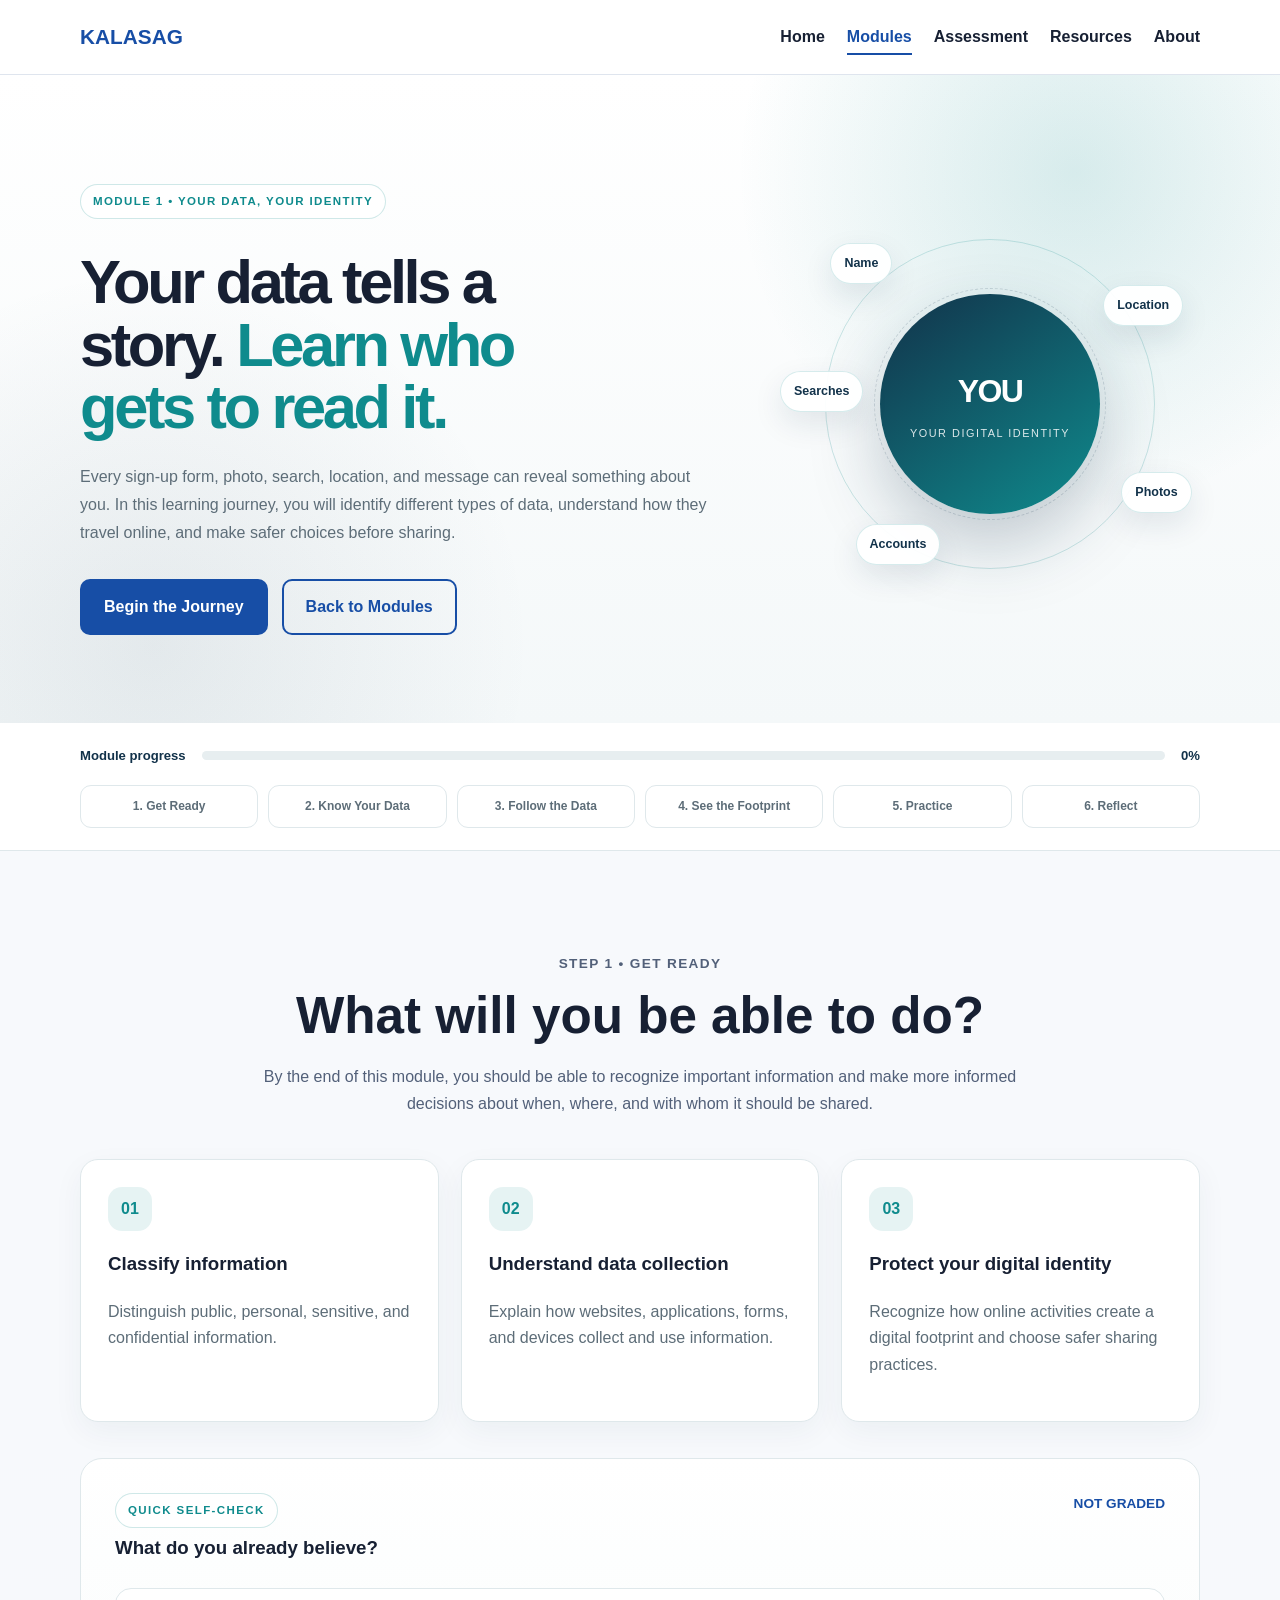
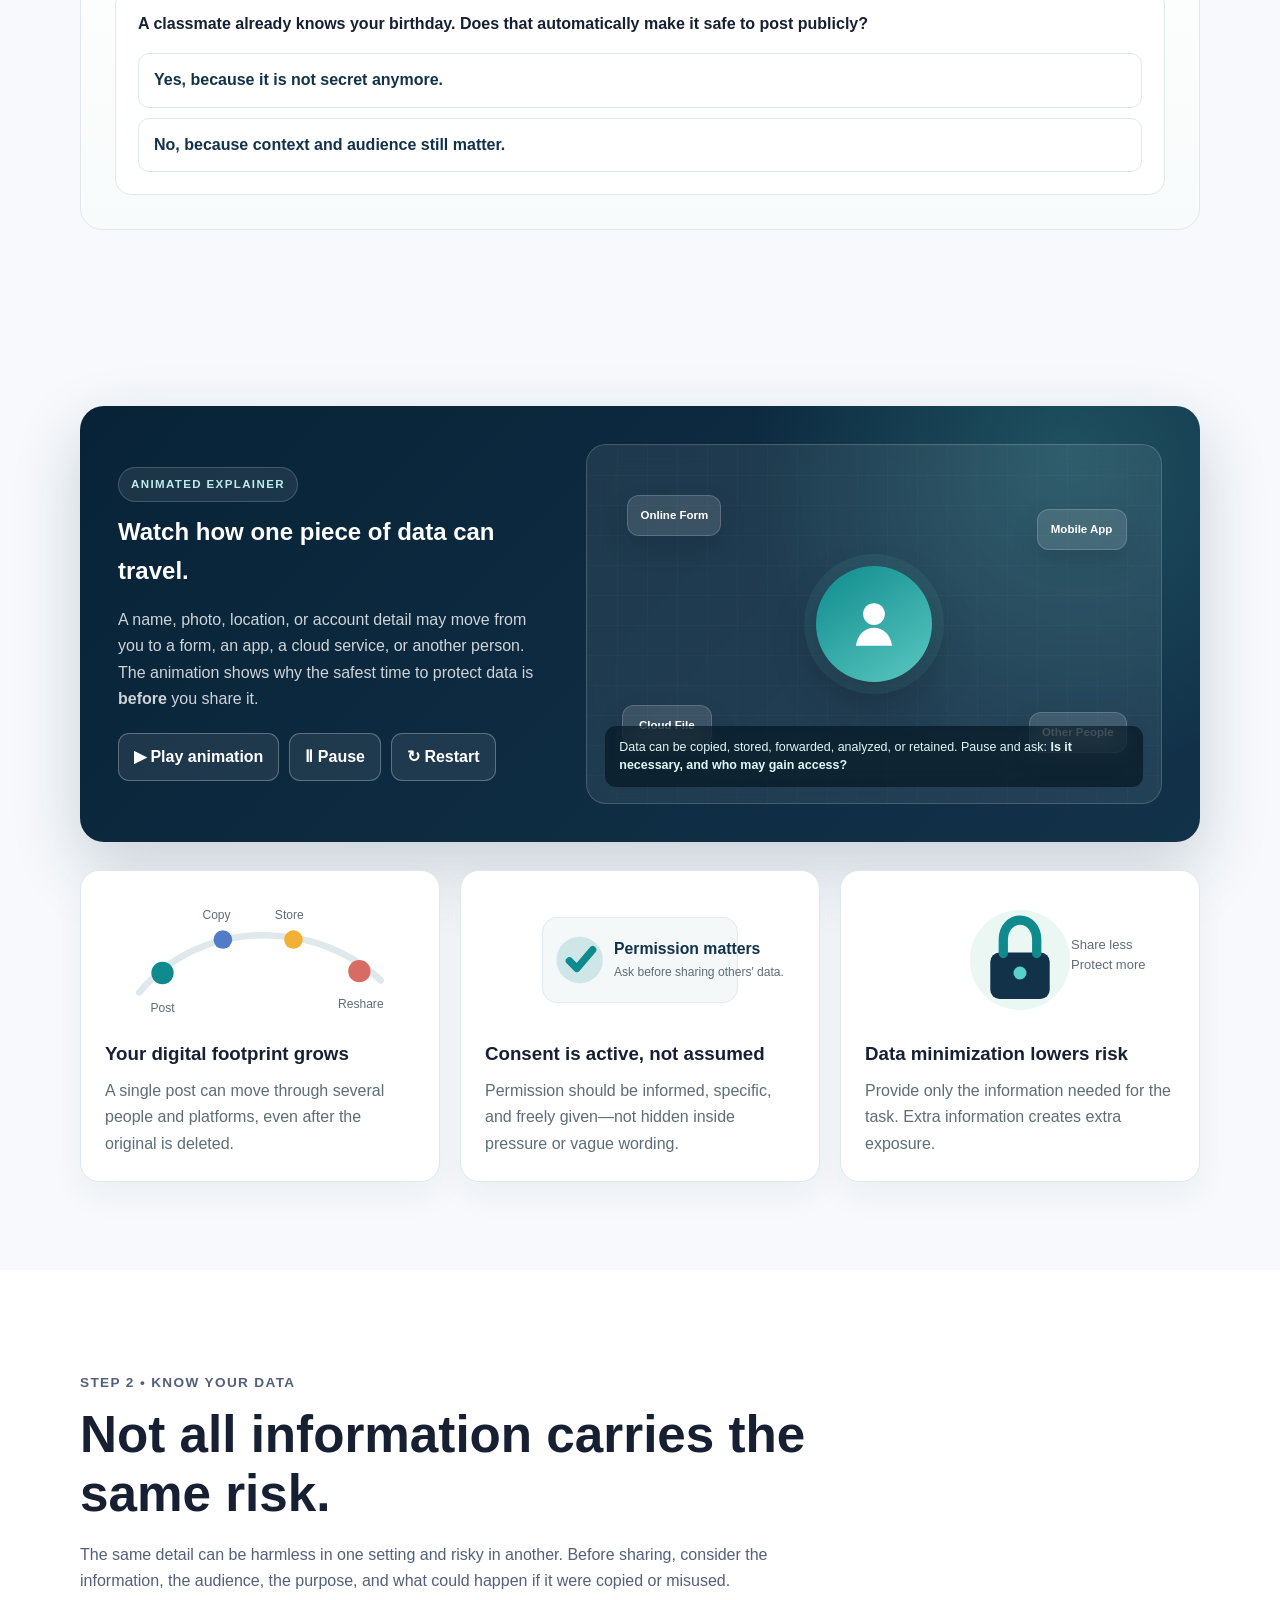
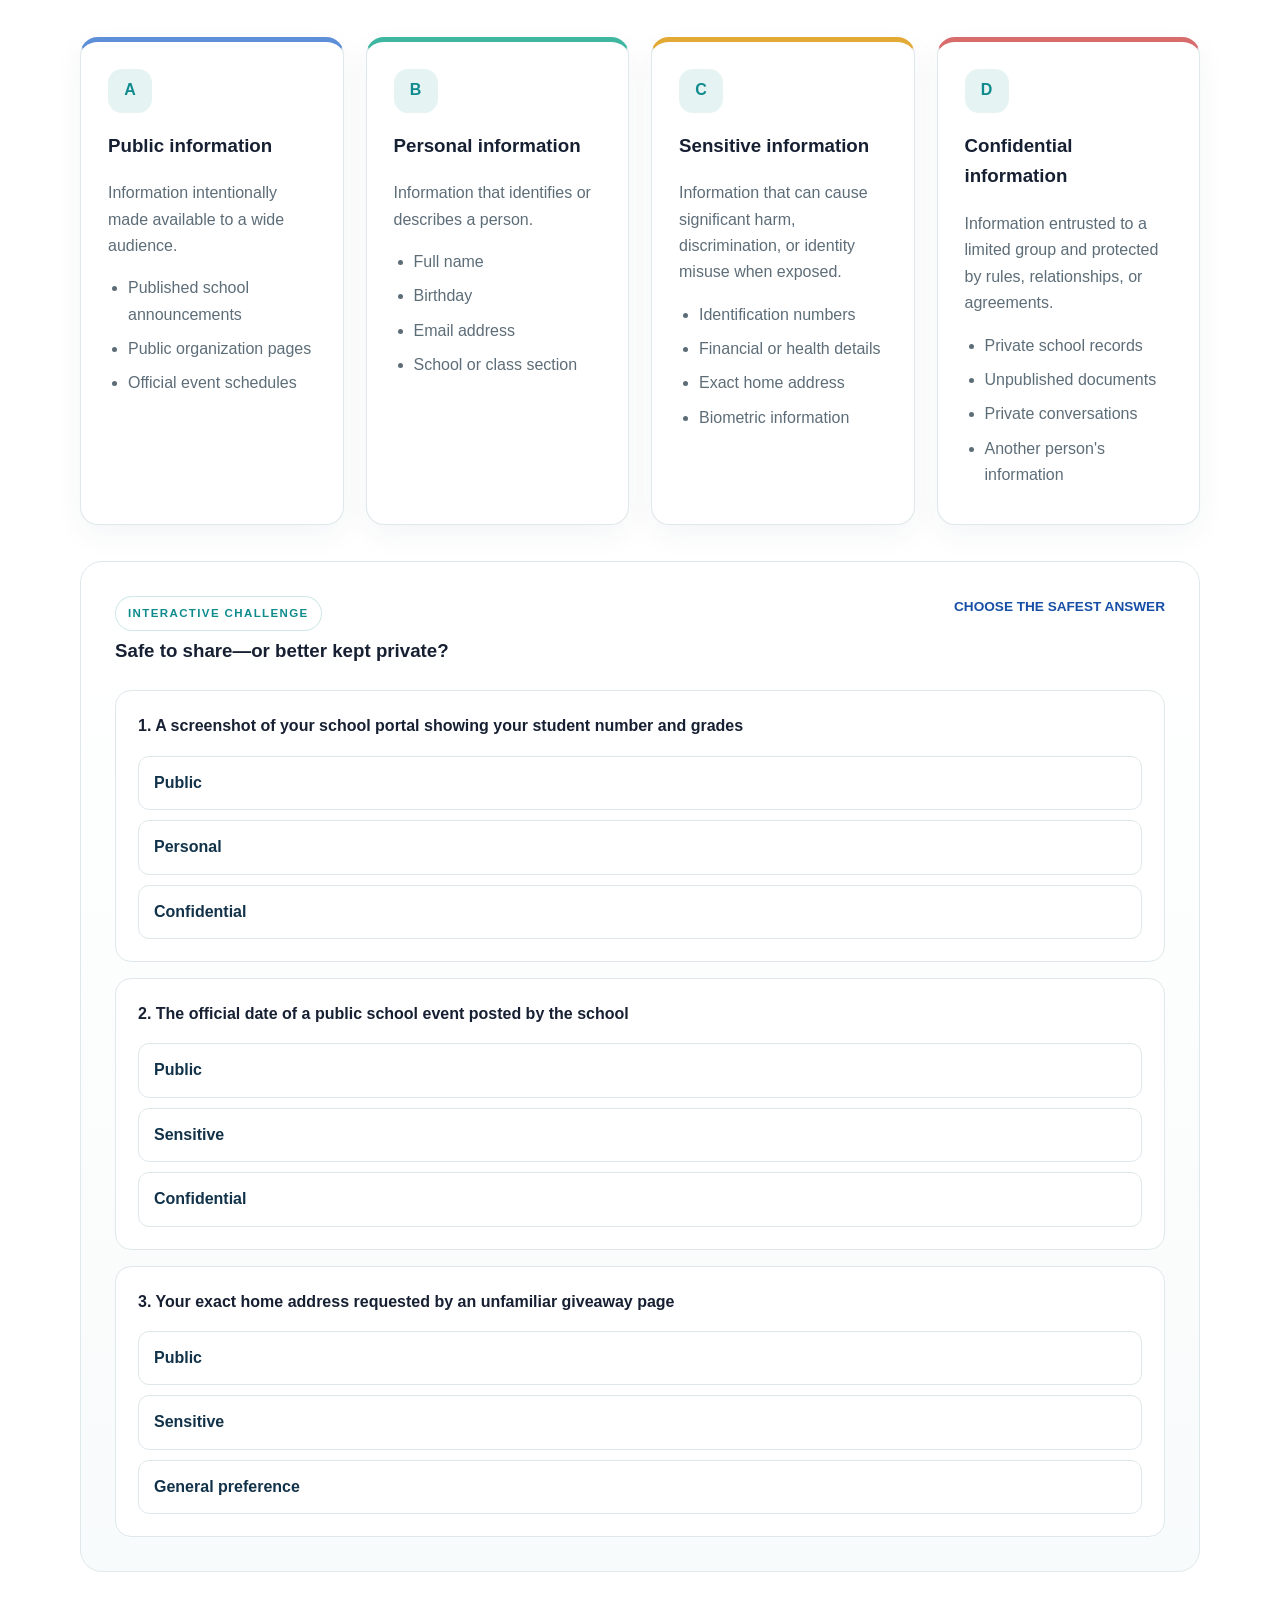
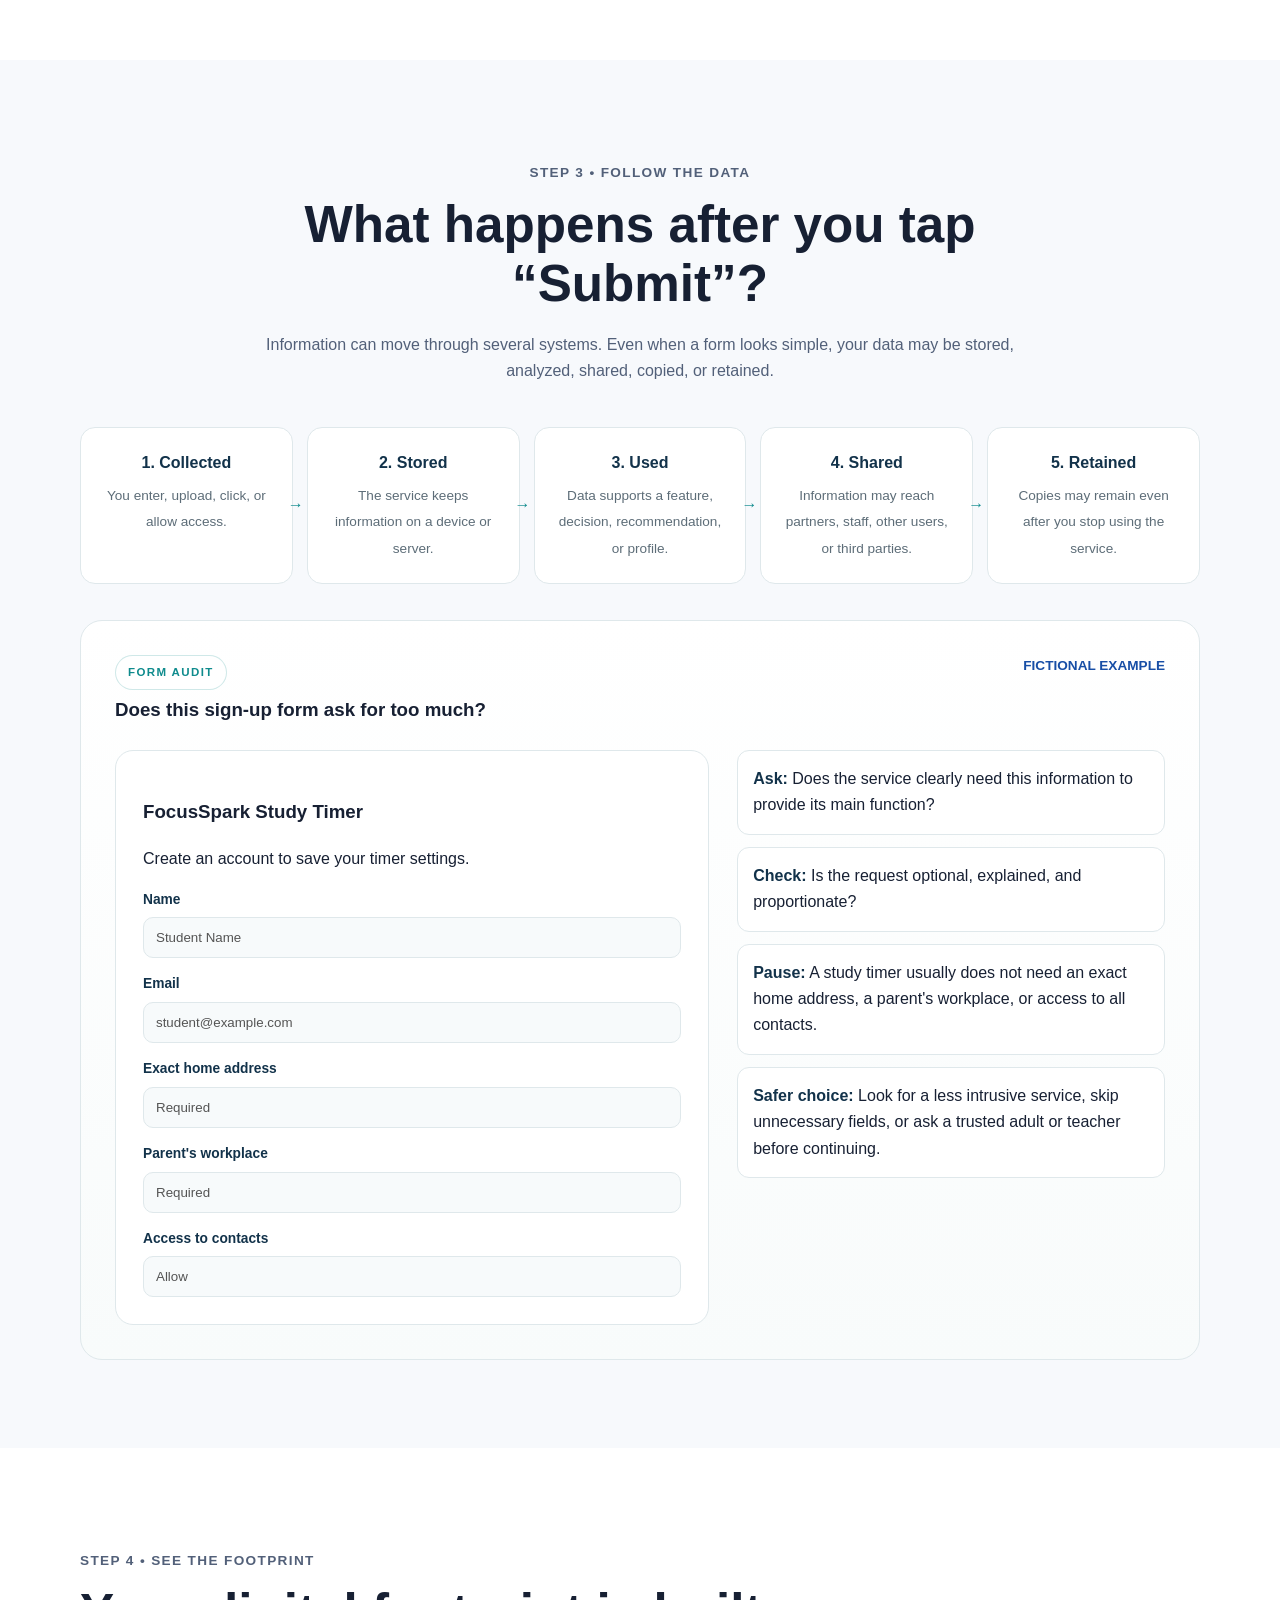
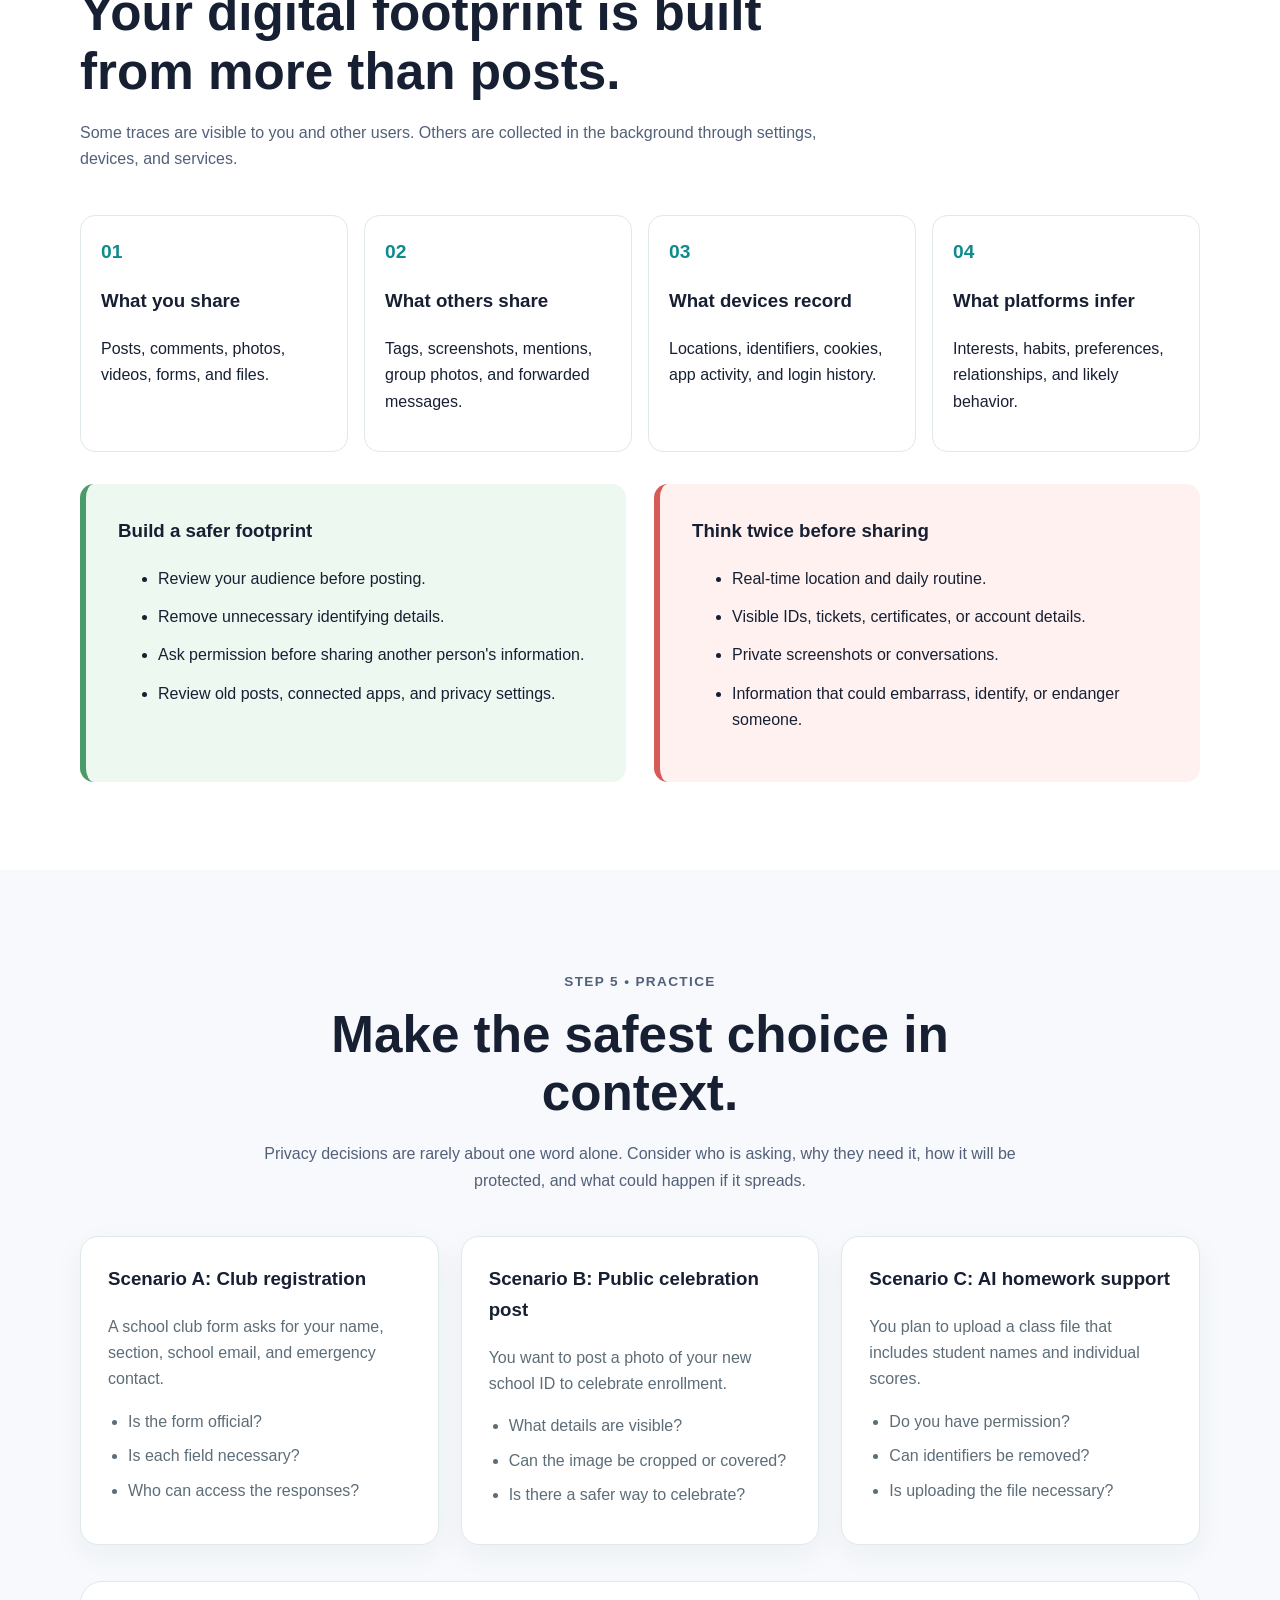
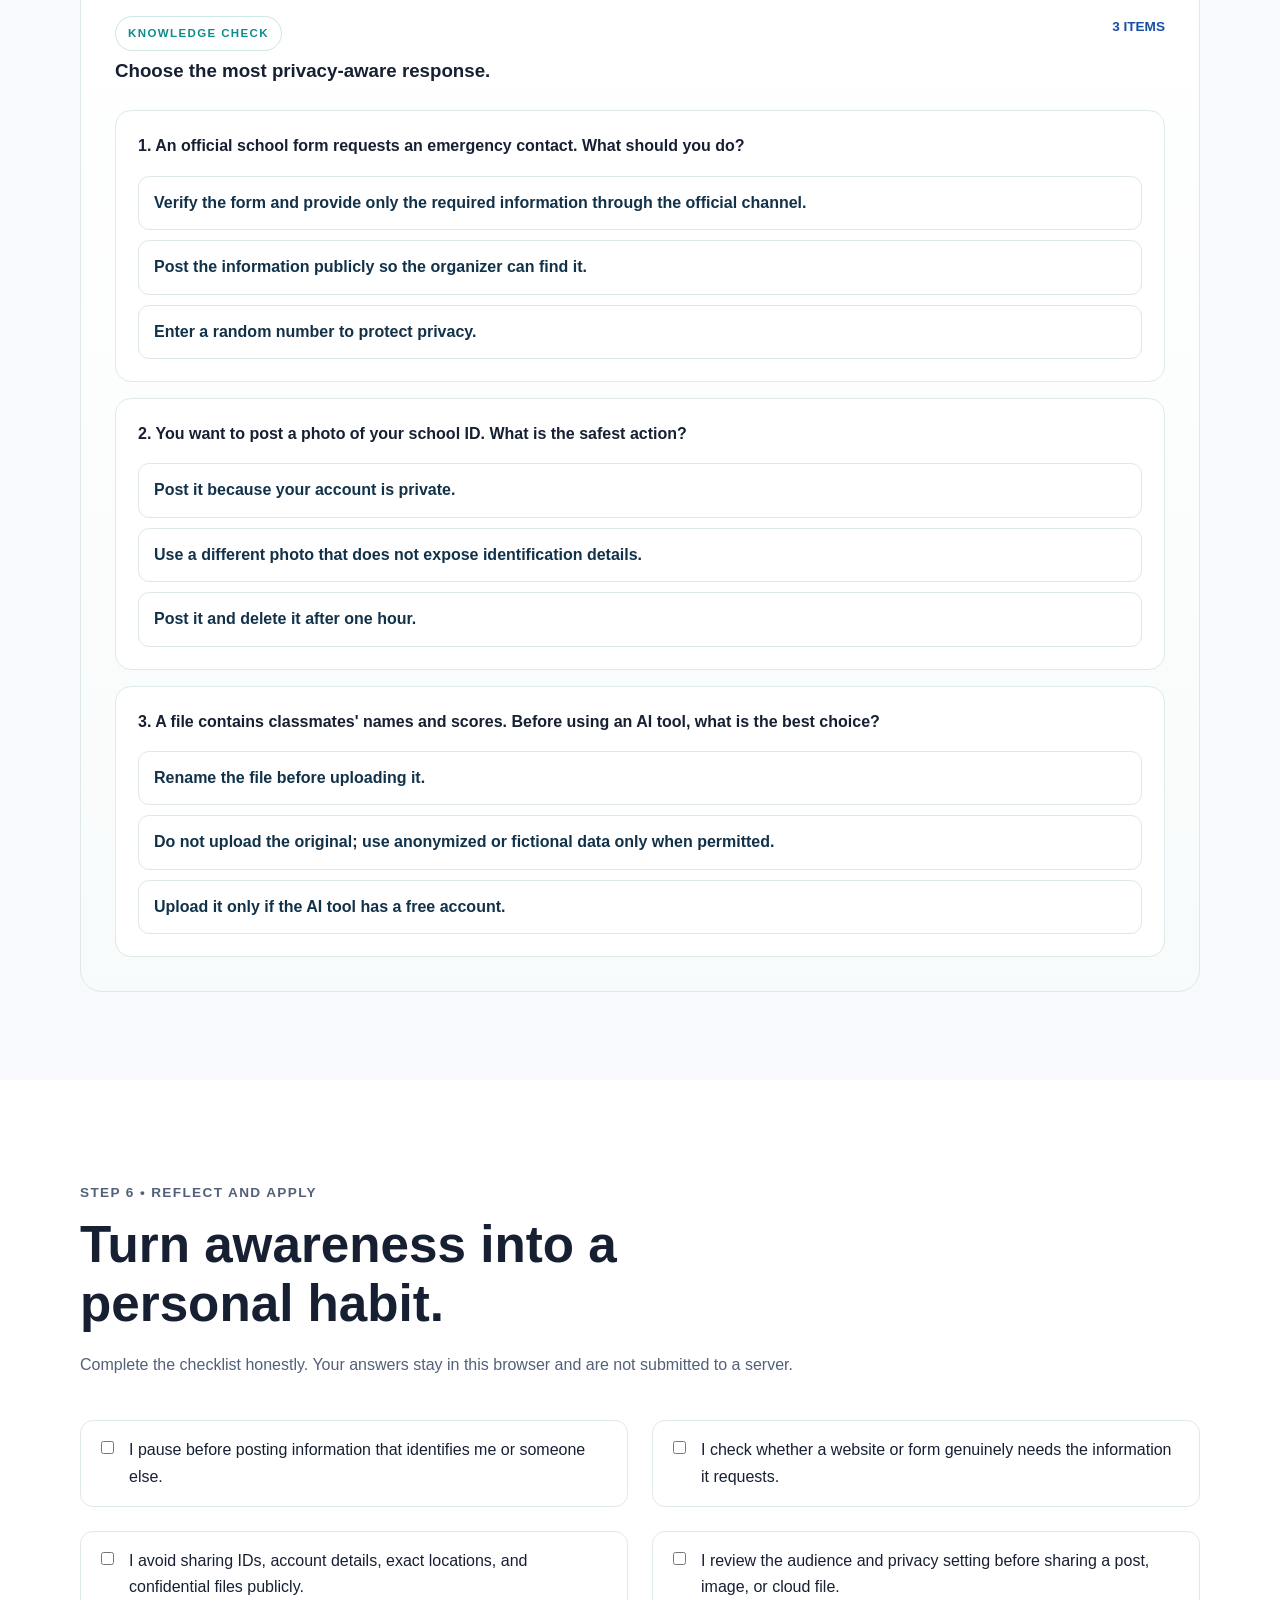
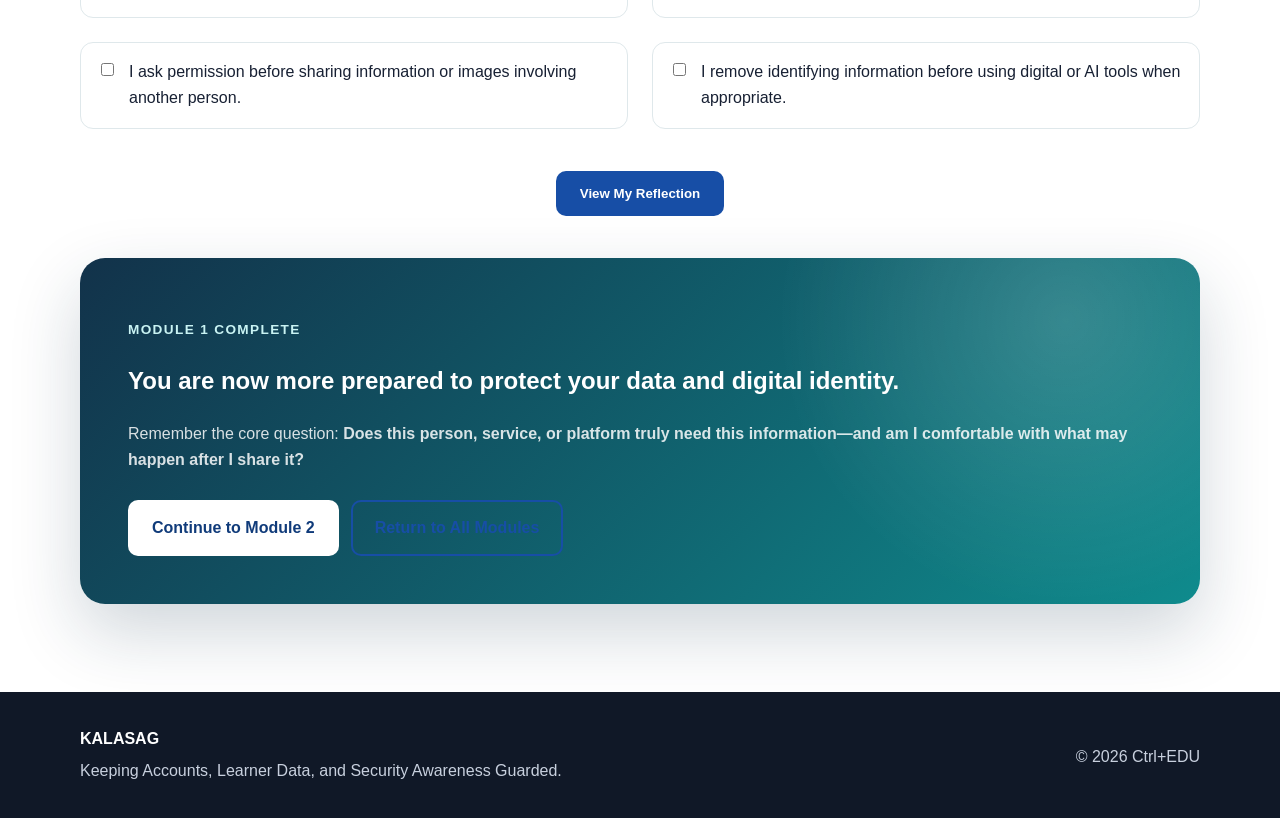
==== commit 77a95255: "updated module1.html to add elements" ====
--- a/module1.html
+++ b/module1.html
@@ -530,6 +530,239 @@
             .module-complete { padding: 34px 23px; }
             .completion-actions .button { width: 100%; text-align: center; }
         }
+
+
+        /* ===== Multimedia and animation enhancements ===== */
+        .media-stage {
+            position: relative;
+            overflow: hidden;
+            display: grid;
+            grid-template-columns: .86fr 1.14fr;
+            gap: 34px;
+            align-items: center;
+            padding: 38px;
+            border-radius: 24px;
+            background:
+                radial-gradient(circle at 88% 12%, rgba(88,209,200,.22), transparent 30%),
+                linear-gradient(135deg, #082337, var(--kalasag-navy));
+            color: #fff;
+            box-shadow: 0 26px 68px rgba(18,50,74,.20);
+        }
+
+        .media-stage h2 { color: #fff; margin: 10px 0 14px; }
+        .media-stage p { color: rgba(255,255,255,.80); }
+        .media-stage .journey-label { color: #bceceb; border-color: rgba(255,255,255,.18); background: rgba(255,255,255,.08); }
+
+        .animation-screen {
+            position: relative;
+            min-height: 360px;
+            overflow: hidden;
+            border: 1px solid rgba(255,255,255,.16);
+            border-radius: 20px;
+            background: rgba(255,255,255,.08);
+            backdrop-filter: blur(12px);
+        }
+
+        .animation-screen::before {
+            content: "";
+            position: absolute;
+            inset: 0;
+            opacity: .22;
+            background-image:
+                linear-gradient(rgba(255,255,255,.09) 1px, transparent 1px),
+                linear-gradient(90deg, rgba(255,255,255,.09) 1px, transparent 1px);
+            background-size: 30px 30px;
+        }
+
+        .data-person {
+            position: absolute;
+            left: 50%;
+            top: 50%;
+            z-index: 4;
+            width: 116px;
+            height: 116px;
+            display: grid;
+            place-items: center;
+            border-radius: 50%;
+            background: linear-gradient(145deg, var(--kalasag-teal), #5ac8c1);
+            box-shadow: 0 0 0 12px rgba(88,209,200,.08), 0 20px 45px rgba(0,0,0,.22);
+            transform: translate(-50%,-50%);
+        }
+
+        .data-person svg { width: 58px; height: 58px; fill: #fff; }
+
+        .data-node {
+            position: absolute;
+            z-index: 3;
+            min-width: 90px;
+            padding: 10px 12px;
+            border: 1px solid rgba(255,255,255,.17);
+            border-radius: 12px;
+            background: rgba(255,255,255,.12);
+            color: #fff;
+            text-align: center;
+            font-size: .72rem;
+            font-weight: 850;
+            box-shadow: 0 12px 28px rgba(0,0,0,.12);
+        }
+
+        .data-node.one { left: 7%; top: 14%; }
+        .data-node.two { right: 6%; top: 18%; }
+        .data-node.three { left: 6%; bottom: 16%; }
+        .data-node.four { right: 6%; bottom: 14%; }
+
+        .data-packet {
+            position: absolute;
+            z-index: 2;
+            width: 13px;
+            height: 13px;
+            border-radius: 4px;
+            background: var(--kalasag-gold, #f2b134);
+            box-shadow: 0 0 18px rgba(242,177,52,.75);
+            opacity: 0;
+        }
+
+        .animation-screen.playing .packet-one { animation: packetOne 4.8s ease-in-out infinite; }
+        .animation-screen.playing .packet-two { animation: packetTwo 4.8s ease-in-out .8s infinite; }
+        .animation-screen.playing .packet-three { animation: packetThree 4.8s ease-in-out 1.6s infinite; }
+        .animation-screen.playing .packet-four { animation: packetFour 4.8s ease-in-out 2.4s infinite; }
+
+        .privacy-wave {
+            position: absolute;
+            left: 50%;
+            top: 50%;
+            z-index: 1;
+            width: 130px;
+            height: 130px;
+            border: 2px solid rgba(88,209,200,.42);
+            border-radius: 50%;
+            transform: translate(-50%,-50%);
+            opacity: 0;
+        }
+
+        .animation-screen.playing .privacy-wave { animation: privacyPulse 2.4s ease-out infinite; }
+        .animation-screen.playing .privacy-wave.two { animation-delay: .8s; }
+        .animation-screen.playing .privacy-wave.three { animation-delay: 1.6s; }
+
+        .animation-caption {
+            position: absolute;
+            left: 18px;
+            right: 18px;
+            bottom: 16px;
+            z-index: 5;
+            padding: 12px 14px;
+            border-radius: 11px;
+            background: rgba(5,24,37,.76);
+            color: #dff9f6;
+            font-size: .78rem;
+            line-height: 1.5;
+            backdrop-filter: blur(10px);
+        }
+
+        .media-controls { display:flex; flex-wrap:wrap; gap:10px; margin-top:20px; }
+        .media-control {
+            min-height: 43px;
+            padding: 10px 15px;
+            border: 1px solid rgba(255,255,255,.28);
+            border-radius: 11px;
+            background: rgba(255,255,255,.08);
+            color: #fff;
+            font: inherit;
+            font-weight: 850;
+            cursor: pointer;
+        }
+        .media-control:hover, .media-control:focus { background: rgba(255,255,255,.15); }
+
+        .visual-story-grid {
+            display:grid;
+            grid-template-columns: repeat(3,minmax(0,1fr));
+            gap:20px;
+            margin-top:28px;
+        }
+
+        .visual-story-card {
+            position:relative;
+            overflow:hidden;
+            min-height:255px;
+            padding:24px;
+            border:1px solid var(--kalasag-border);
+            border-radius:19px;
+            background:#fff;
+            box-shadow:0 12px 34px rgba(18,50,74,.055);
+        }
+
+        .visual-story-card svg {
+            width:100%;
+            height:130px;
+            display:block;
+            margin-bottom:14px;
+        }
+
+        .visual-story-card h3 { margin:0 0 8px; }
+        .visual-story-card p { margin:0; color:var(--kalasag-muted); }
+
+        .footprint-dot { animation: footprintBlink 2.2s ease-in-out infinite; }
+        .footprint-dot:nth-child(2) { animation-delay:.35s; }
+        .footprint-dot:nth-child(3) { animation-delay:.7s; }
+        .footprint-dot:nth-child(4) { animation-delay:1.05s; }
+
+        .consent-check { transform-origin:center; animation: consentPop 2.6s ease-in-out infinite; }
+        .data-lock { transform-origin:center; animation: lockBreathe 2.8s ease-in-out infinite; }
+
+        .scroll-reveal {
+            opacity:0;
+            transform:translateY(26px);
+            transition:opacity .7s ease, transform .7s ease;
+        }
+        .scroll-reveal.visible { opacity:1; transform:none; }
+
+        @keyframes packetOne {
+            0% { left:50%; top:50%; opacity:0; transform:translate(-50%,-50%) scale(.5); }
+            15% { opacity:1; }
+            70% { left:19%; top:25%; opacity:1; transform:translate(-50%,-50%) rotate(180deg); }
+            100% { left:19%; top:25%; opacity:0; transform:translate(-50%,-50%) scale(.5); }
+        }
+        @keyframes packetTwo {
+            0% { left:50%; top:50%; opacity:0; transform:translate(-50%,-50%) scale(.5); }
+            15% { opacity:1; }
+            70% { left:81%; top:29%; opacity:1; transform:translate(-50%,-50%) rotate(180deg); }
+            100% { left:81%; top:29%; opacity:0; transform:translate(-50%,-50%) scale(.5); }
+        }
+        @keyframes packetThree {
+            0% { left:50%; top:50%; opacity:0; transform:translate(-50%,-50%) scale(.5); }
+            15% { opacity:1; }
+            70% { left:19%; top:72%; opacity:1; transform:translate(-50%,-50%) rotate(180deg); }
+            100% { left:19%; top:72%; opacity:0; transform:translate(-50%,-50%) scale(.5); }
+        }
+        @keyframes packetFour {
+            0% { left:50%; top:50%; opacity:0; transform:translate(-50%,-50%) scale(.5); }
+            15% { opacity:1; }
+            70% { left:81%; top:73%; opacity:1; transform:translate(-50%,-50%) rotate(180deg); }
+            100% { left:81%; top:73%; opacity:0; transform:translate(-50%,-50%) scale(.5); }
+        }
+        @keyframes privacyPulse {
+            0% { opacity:.7; transform:translate(-50%,-50%) scale(.7); }
+            100% { opacity:0; transform:translate(-50%,-50%) scale(2.25); }
+        }
+        @keyframes footprintBlink { 0%,100%{opacity:.28} 50%{opacity:1} }
+        @keyframes consentPop { 0%,70%,100%{transform:scale(1)} 80%{transform:scale(1.18)} }
+        @keyframes lockBreathe { 0%,100%{transform:scale(1)} 50%{transform:scale(1.06)} }
+
+        @media (max-width:900px) {
+            .media-stage { grid-template-columns:1fr; }
+            .visual-story-grid { grid-template-columns:1fr 1fr; }
+        }
+        @media (max-width:620px) {
+            .media-stage { padding:27px 20px; }
+            .animation-screen { min-height:330px; }
+            .visual-story-grid { grid-template-columns:1fr; }
+            .data-node { min-width:78px; font-size:.65rem; }
+        }
+        @media (prefers-reduced-motion: reduce) {
+            .data-packet,.privacy-wave,.footprint-dot,.consent-check,.data-lock { animation:none !important; }
+            .scroll-reveal { opacity:1; transform:none; }
+        }
+
     </style>
 </head>
 
@@ -646,6 +879,103 @@
             </div>
         </div>
     </section>
+
+
+
+    <section class="section" id="multimedia-explainer" data-progress="25">
+        <div class="container">
+            <div class="media-stage scroll-reveal">
+                <div>
+                    <span class="journey-label">Animated Explainer</span>
+                    <h2>Watch how one piece of data can travel.</h2>
+                    <p>
+                        A name, photo, location, or account detail may move from you to a form,
+                        an app, a cloud service, or another person. The animation shows why the
+                        safest time to protect data is <strong>before</strong> you share it.
+                    </p>
+                    <div class="media-controls">
+                        <button class="media-control" id="playDataAnimation" type="button">▶ Play animation</button>
+                        <button class="media-control" id="pauseDataAnimation" type="button">Ⅱ Pause</button>
+                        <button class="media-control" id="restartDataAnimation" type="button">↻ Restart</button>
+                    </div>
+                </div>
+
+                <div class="animation-screen playing" id="dataAnimation" role="img" aria-label="Animated diagram showing personal data moving from a learner to a form, application, cloud service, and another person">
+                    <div class="privacy-wave"></div>
+                    <div class="privacy-wave two"></div>
+                    <div class="privacy-wave three"></div>
+
+                    <div class="data-node one">Online Form</div>
+                    <div class="data-node two">Mobile App</div>
+                    <div class="data-node three">Cloud File</div>
+                    <div class="data-node four">Other People</div>
+
+                    <div class="data-person" aria-hidden="true">
+                        <svg viewBox="0 0 64 64" aria-hidden="true">
+                            <circle cx="32" cy="21" r="12"></circle>
+                            <path d="M12 56c2-13 10-20 20-20s18 7 20 20z"></path>
+                        </svg>
+                    </div>
+
+                    <span class="data-packet packet-one"></span>
+                    <span class="data-packet packet-two"></span>
+                    <span class="data-packet packet-three"></span>
+                    <span class="data-packet packet-four"></span>
+
+                    <div class="animation-caption">
+                        Data can be copied, stored, forwarded, analyzed, or retained. Pause and ask:
+                        <strong>Is it necessary, and who may gain access?</strong>
+                    </div>
+                </div>
+            </div>
+
+            <div class="visual-story-grid">
+                <article class="visual-story-card scroll-reveal">
+                    <svg viewBox="0 0 320 140" role="img" aria-label="Animated digital footprint illustration">
+                        <path d="M30 105 C95 25 220 25 290 92" fill="none" stroke="#dfe8eb" stroke-width="7" stroke-linecap="round"/>
+                        <circle class="footprint-dot" cx="55" cy="84" r="12" fill="#0f8b8d"/>
+                        <circle class="footprint-dot" cx="120" cy="48" r="10" fill="#527cc5"/>
+                        <circle class="footprint-dot" cx="196" cy="48" r="10" fill="#f2b134"/>
+                        <circle class="footprint-dot" cx="267" cy="82" r="12" fill="#d96b65"/>
+                        <text x="42" y="126" font-size="13" fill="#5d6d78">Post</text>
+                        <text x="98" y="26" font-size="13" fill="#5d6d78">Copy</text>
+                        <text x="176" y="26" font-size="13" fill="#5d6d78">Store</text>
+                        <text x="244" y="122" font-size="13" fill="#5d6d78">Reshare</text>
+                    </svg>
+                    <h3>Your digital footprint grows</h3>
+                    <p>A single post can move through several people and platforms, even after the original is deleted.</p>
+                </article>
+
+                <article class="visual-story-card scroll-reveal">
+                    <svg viewBox="0 0 320 140" role="img" aria-label="Consent illustration">
+                        <rect x="55" y="24" width="210" height="92" rx="16" fill="#f4f8f9" stroke="#dfe8eb"/>
+                        <circle cx="95" cy="70" r="25" fill="#0f8b8d" opacity=".16"/>
+                        <path d="M84 71l8 8 17-20" fill="none" stroke="#0f8b8d" stroke-width="8" stroke-linecap="round" stroke-linejoin="round" class="consent-check"/>
+                        <text x="132" y="64" font-size="17" font-weight="700" fill="#12324a">Permission matters</text>
+                        <text x="132" y="87" font-size="13" fill="#5d6d78">Ask before sharing others' data.</text>
+                    </svg>
+                    <h3>Consent is active, not assumed</h3>
+                    <p>Permission should be informed, specific, and freely given—not hidden inside pressure or vague wording.</p>
+                </article>
+
+                <article class="visual-story-card scroll-reveal">
+                    <svg viewBox="0 0 320 140" role="img" aria-label="Data minimization lock illustration">
+                        <circle cx="160" cy="70" r="54" fill="#eaf7f3"/>
+                        <g class="data-lock">
+                            <rect x="128" y="62" width="64" height="50" rx="10" fill="#12324a"/>
+                            <path d="M142 63V48c0-12 8-21 18-21s18 9 18 21v15" fill="none" stroke="#0f8b8d" stroke-width="10" stroke-linecap="round"/>
+                            <circle cx="160" cy="84" r="7" fill="#58d1c8"/>
+                        </g>
+                        <text x="215" y="58" font-size="14" fill="#5d6d78">Share less</text>
+                        <text x="215" y="80" font-size="14" fill="#5d6d78">Protect more</text>
+                    </svg>
+                    <h3>Data minimization lowers risk</h3>
+                    <p>Provide only the information needed for the task. Extra information creates extra exposure.</p>
+                </article>
+            </div>
+        </div>
+    </section>
+
 
     <section class="section alternate-section" id="data-types" data-progress="35">
         <div class="container">
@@ -937,7 +1267,7 @@
                     Remember the core question: <strong>Does this person, service, or platform truly need this information—and am I comfortable with what may happen after I share it?</strong>
                 </p>
                 <div class="completion-actions">
-                    <a class="button light-button" href="modules.html#module2">Continue to Module 2</a>
+                    <a class="button light-button" href="module2.html">Continue to Module 2</a>
                     <a class="button secondary-button" href="modules.html">Return to All Modules</a>
                 </div>
             </div>
@@ -1032,6 +1362,46 @@
         habitResult.classList.add("show");
         habitResult.scrollIntoView({ behavior: "smooth", block: "nearest" });
     });
+
+
+    /* Multimedia animation controls */
+    const dataAnimation = document.getElementById("dataAnimation");
+    const playDataAnimation = document.getElementById("playDataAnimation");
+    const pauseDataAnimation = document.getElementById("pauseDataAnimation");
+    const restartDataAnimation = document.getElementById("restartDataAnimation");
+
+    if (dataAnimation && playDataAnimation && pauseDataAnimation && restartDataAnimation) {
+        playDataAnimation.addEventListener("click", () => {
+            dataAnimation.classList.add("playing");
+        });
+
+        pauseDataAnimation.addEventListener("click", () => {
+            dataAnimation.classList.remove("playing");
+        });
+
+        restartDataAnimation.addEventListener("click", () => {
+            dataAnimation.classList.remove("playing");
+            void dataAnimation.offsetWidth;
+            dataAnimation.classList.add("playing");
+        });
+    }
+
+    /* Scroll-triggered multimedia reveals */
+    const revealItems = document.querySelectorAll(".scroll-reveal");
+    if ("IntersectionObserver" in window && !window.matchMedia("(prefers-reduced-motion: reduce)").matches) {
+        const revealObserver = new IntersectionObserver((entries) => {
+            entries.forEach((entry) => {
+                if (entry.isIntersecting) {
+                    entry.target.classList.add("visible");
+                    revealObserver.unobserve(entry.target);
+                }
+            });
+        }, { threshold: 0.14 });
+        revealItems.forEach((item) => revealObserver.observe(item));
+    } else {
+        revealItems.forEach((item) => item.classList.add("visible"));
+    }
+
 </script>
 </body>
 </html>
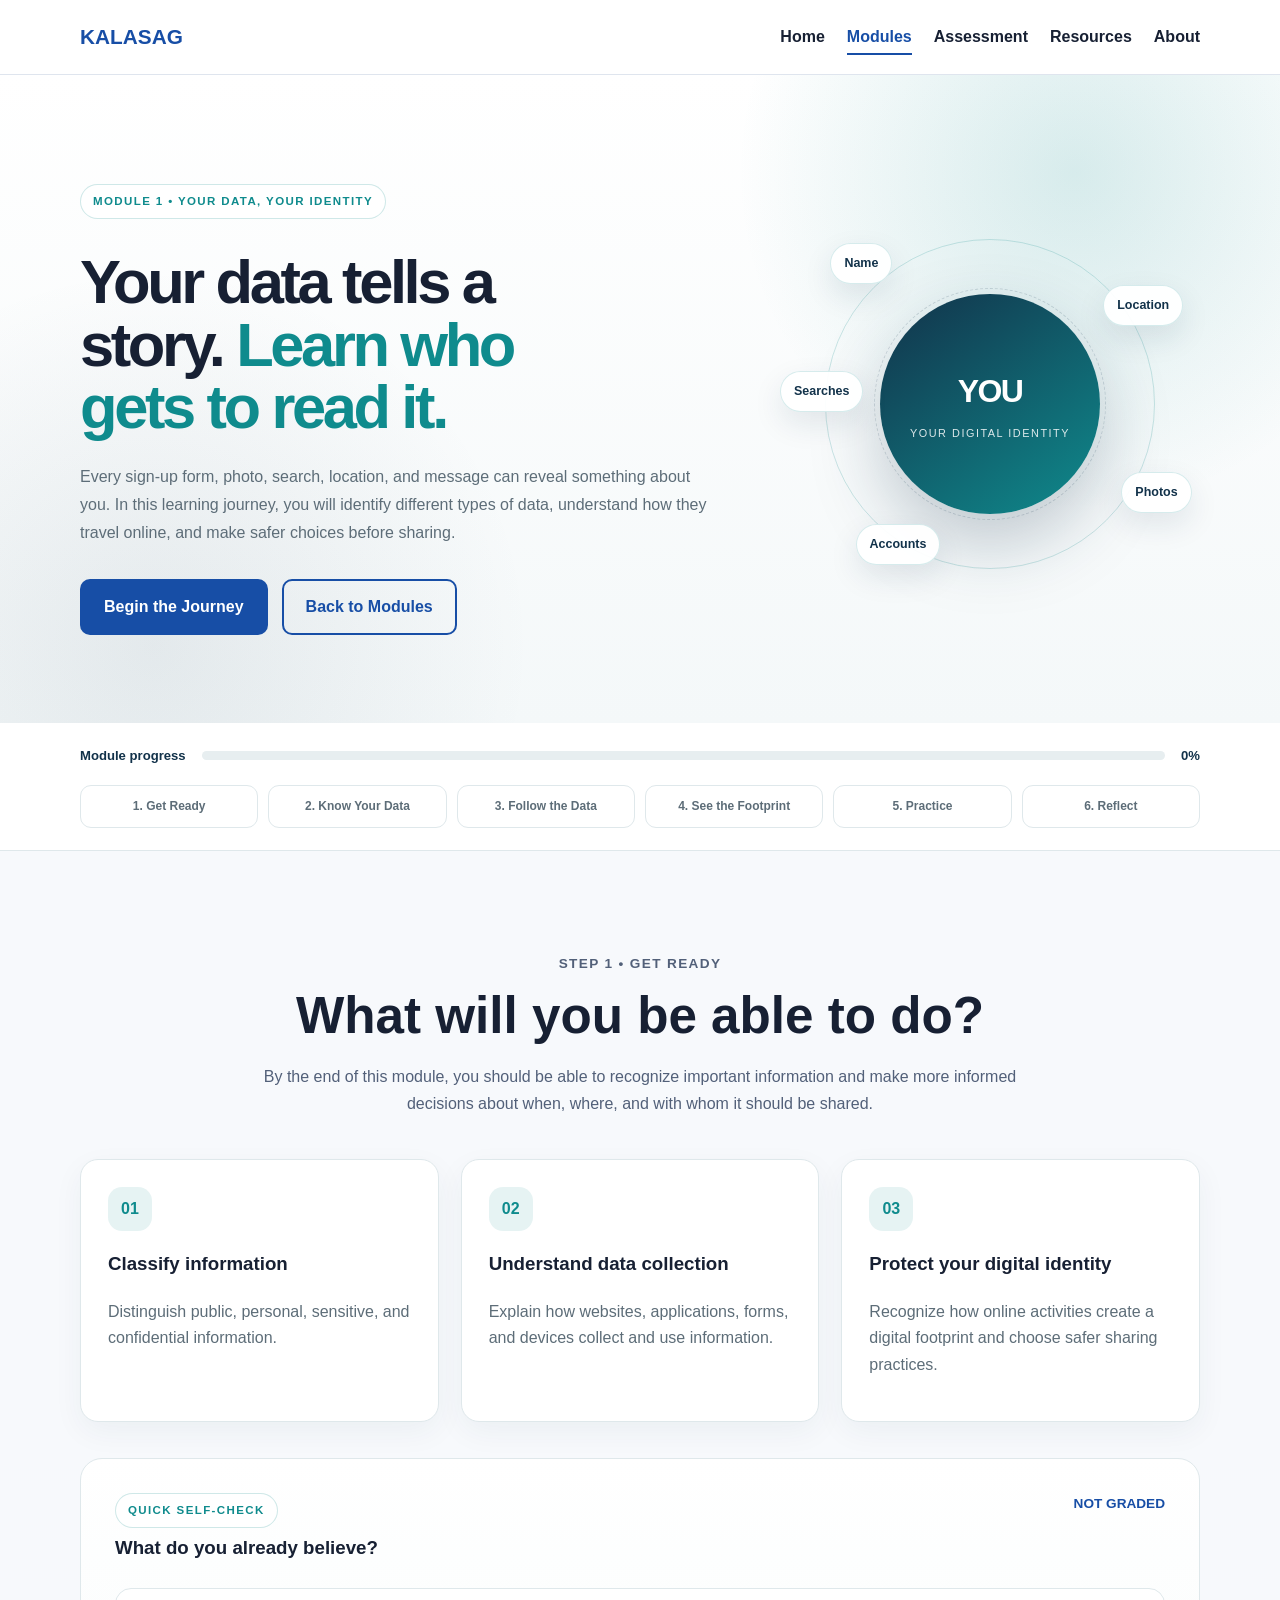
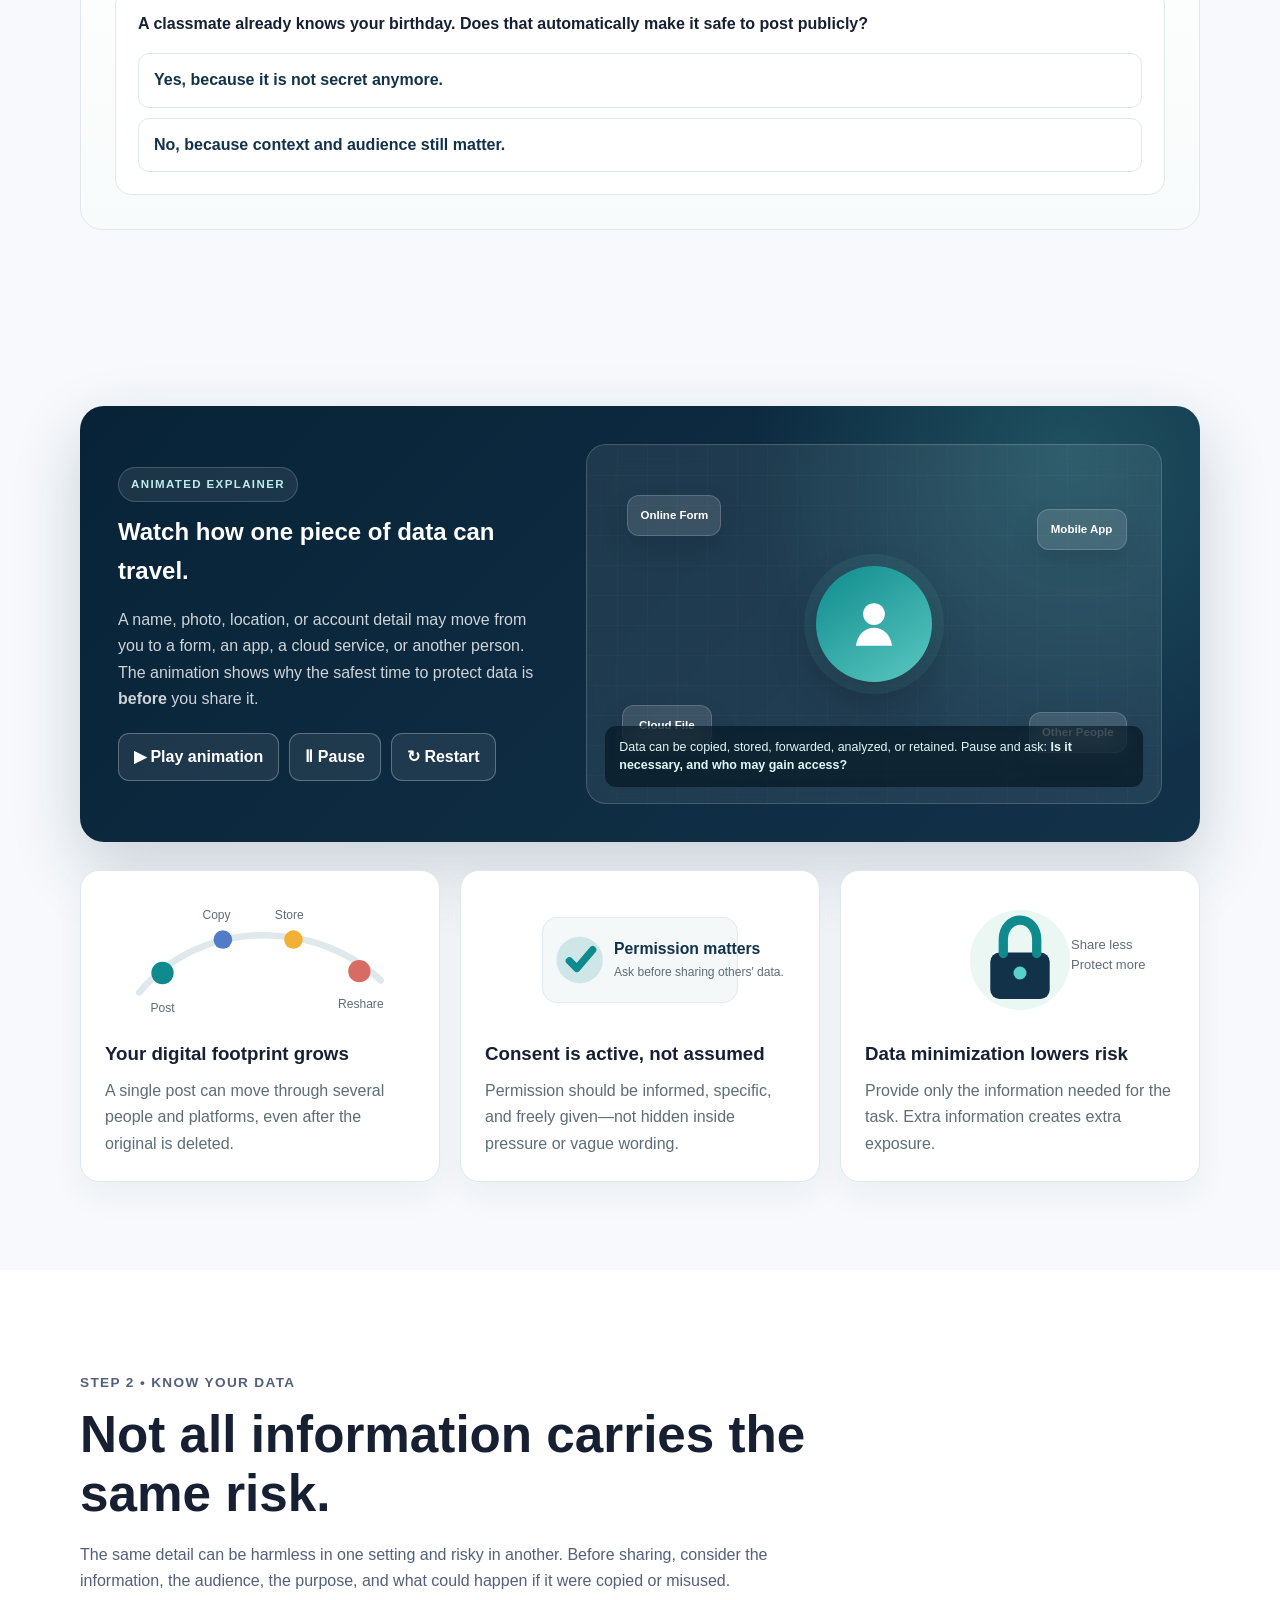
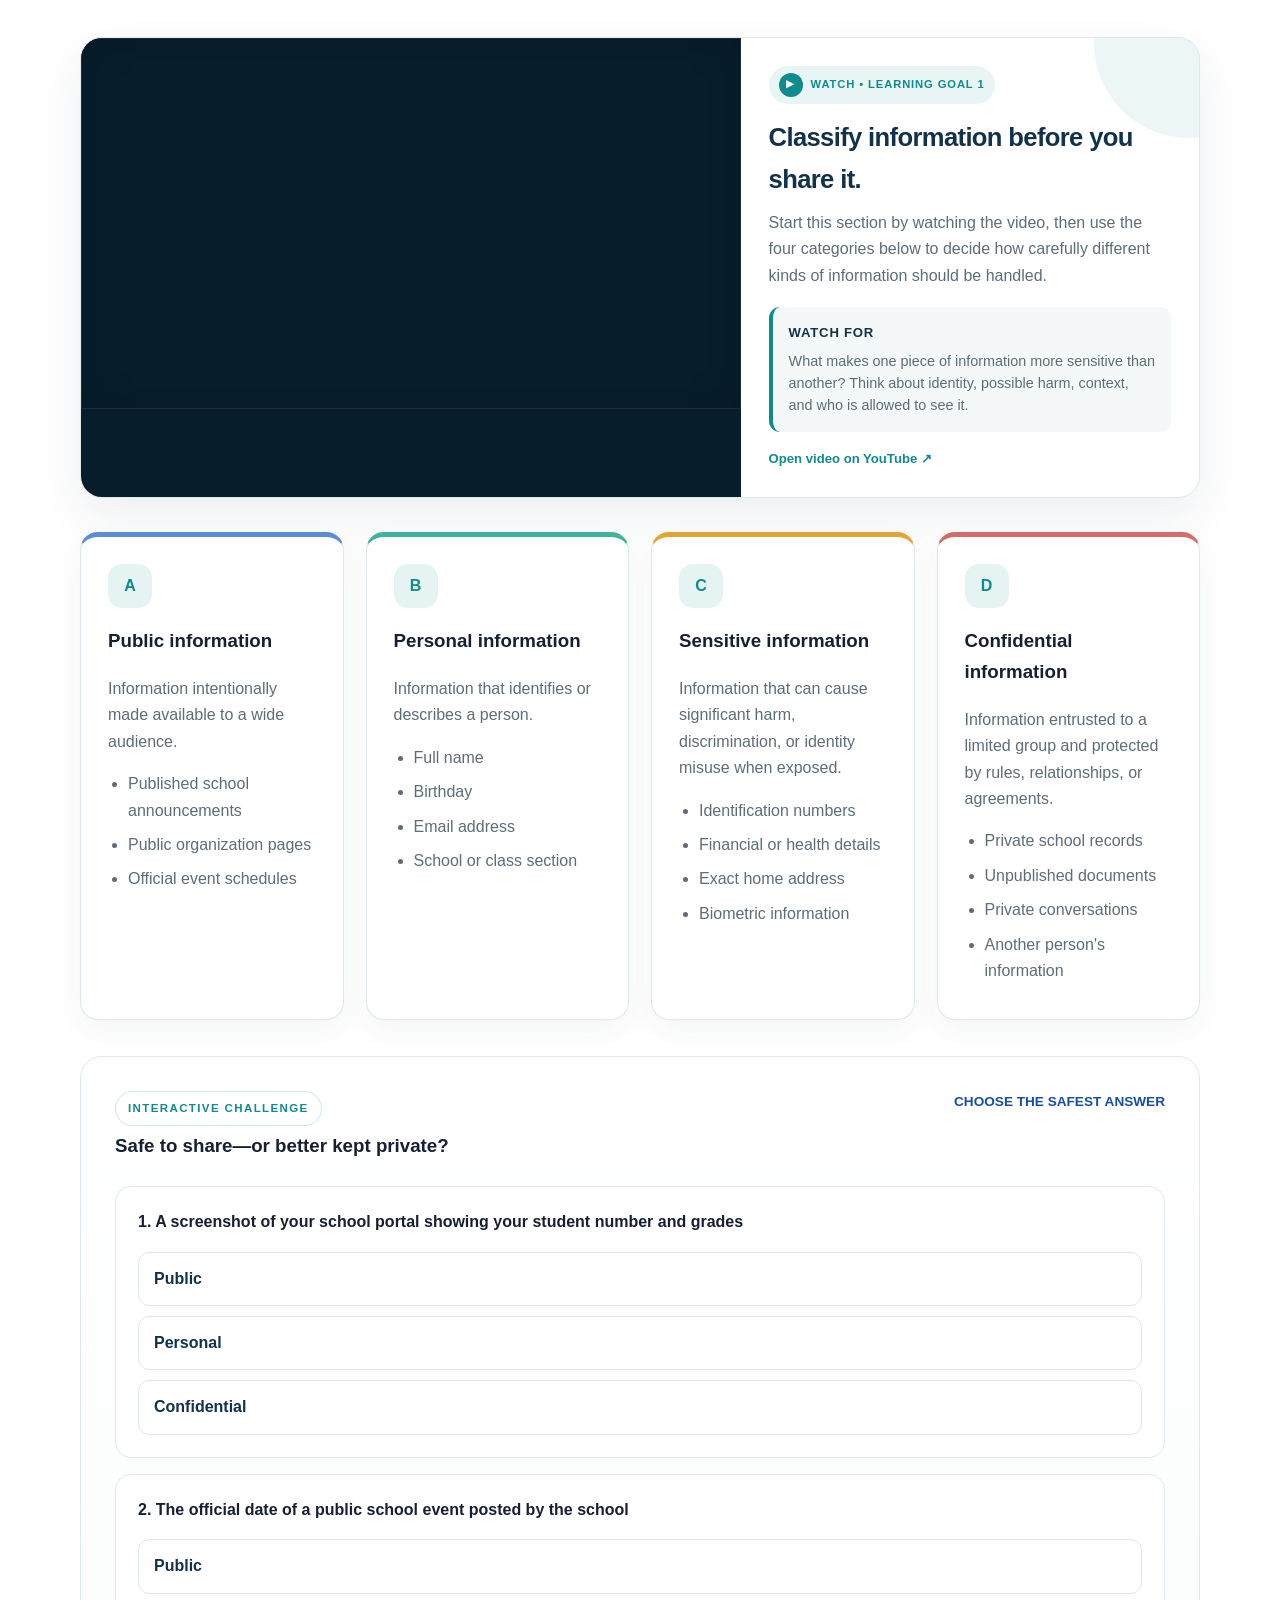
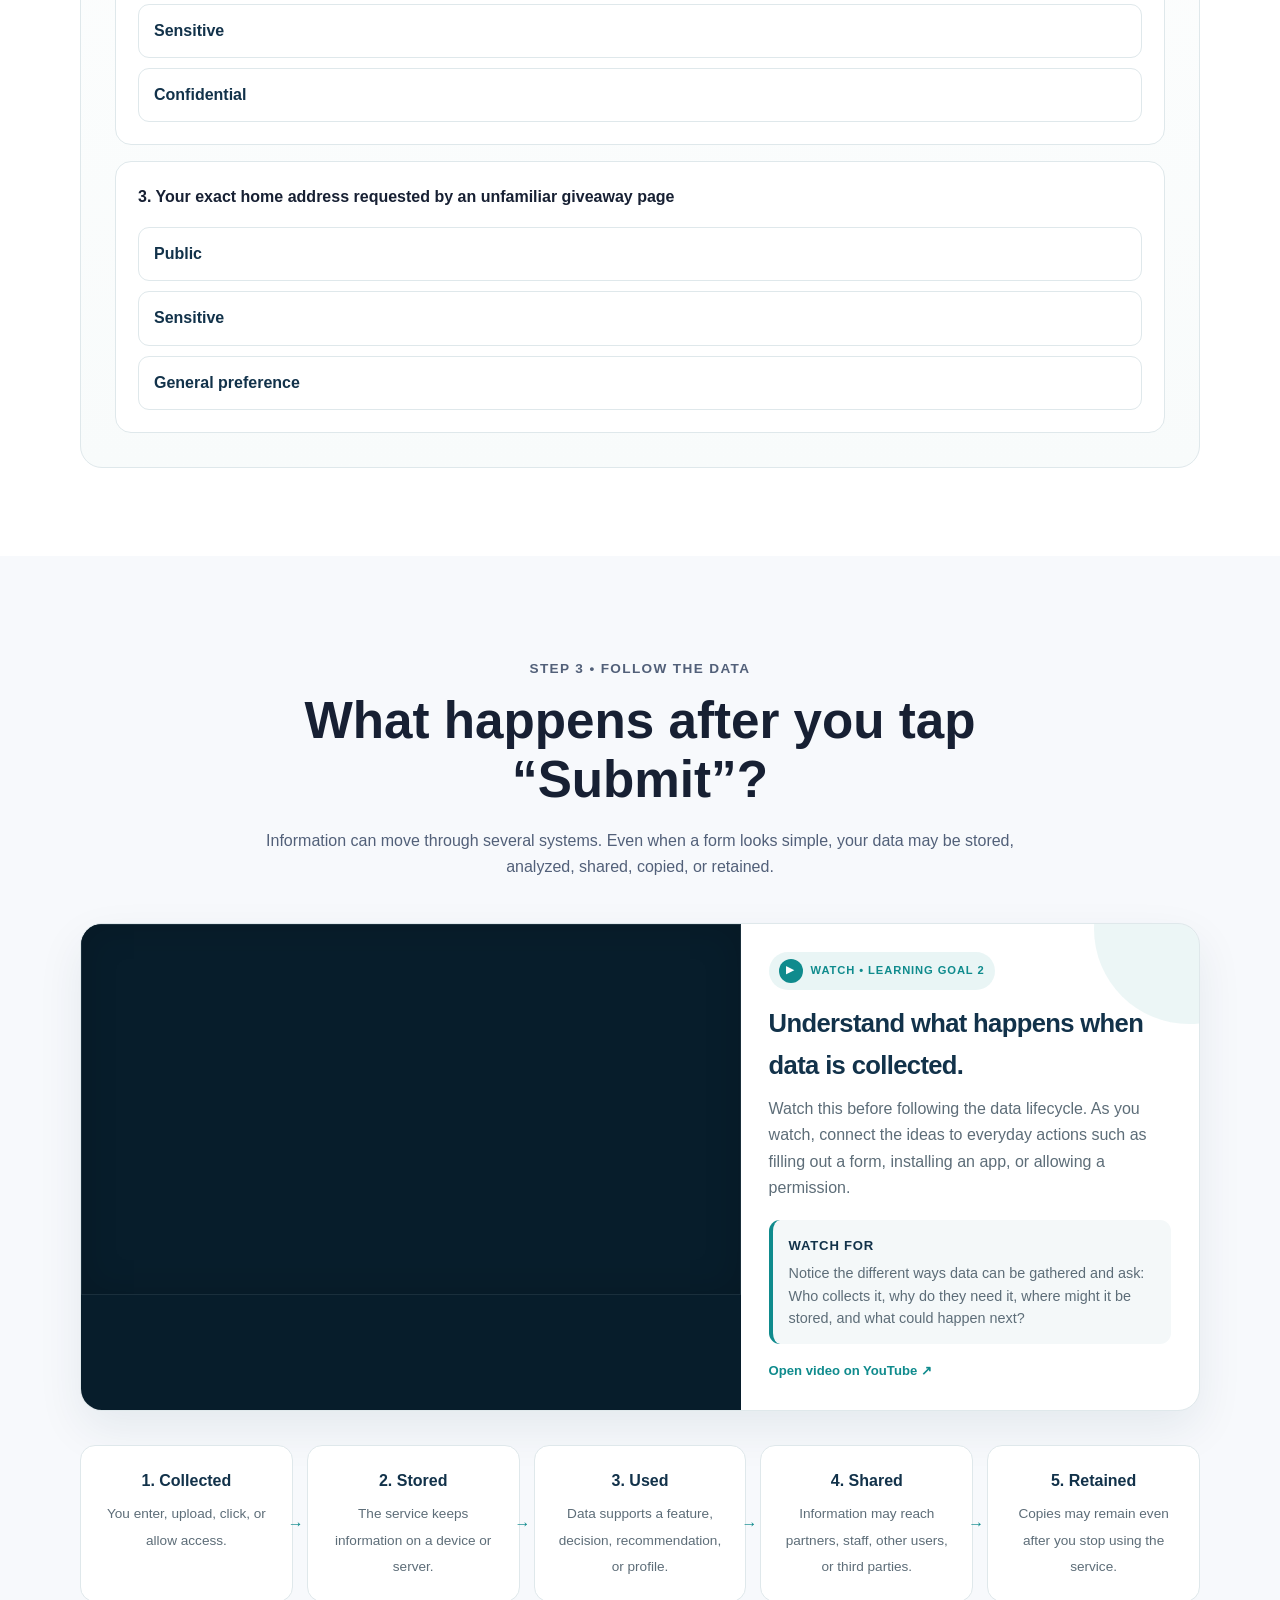
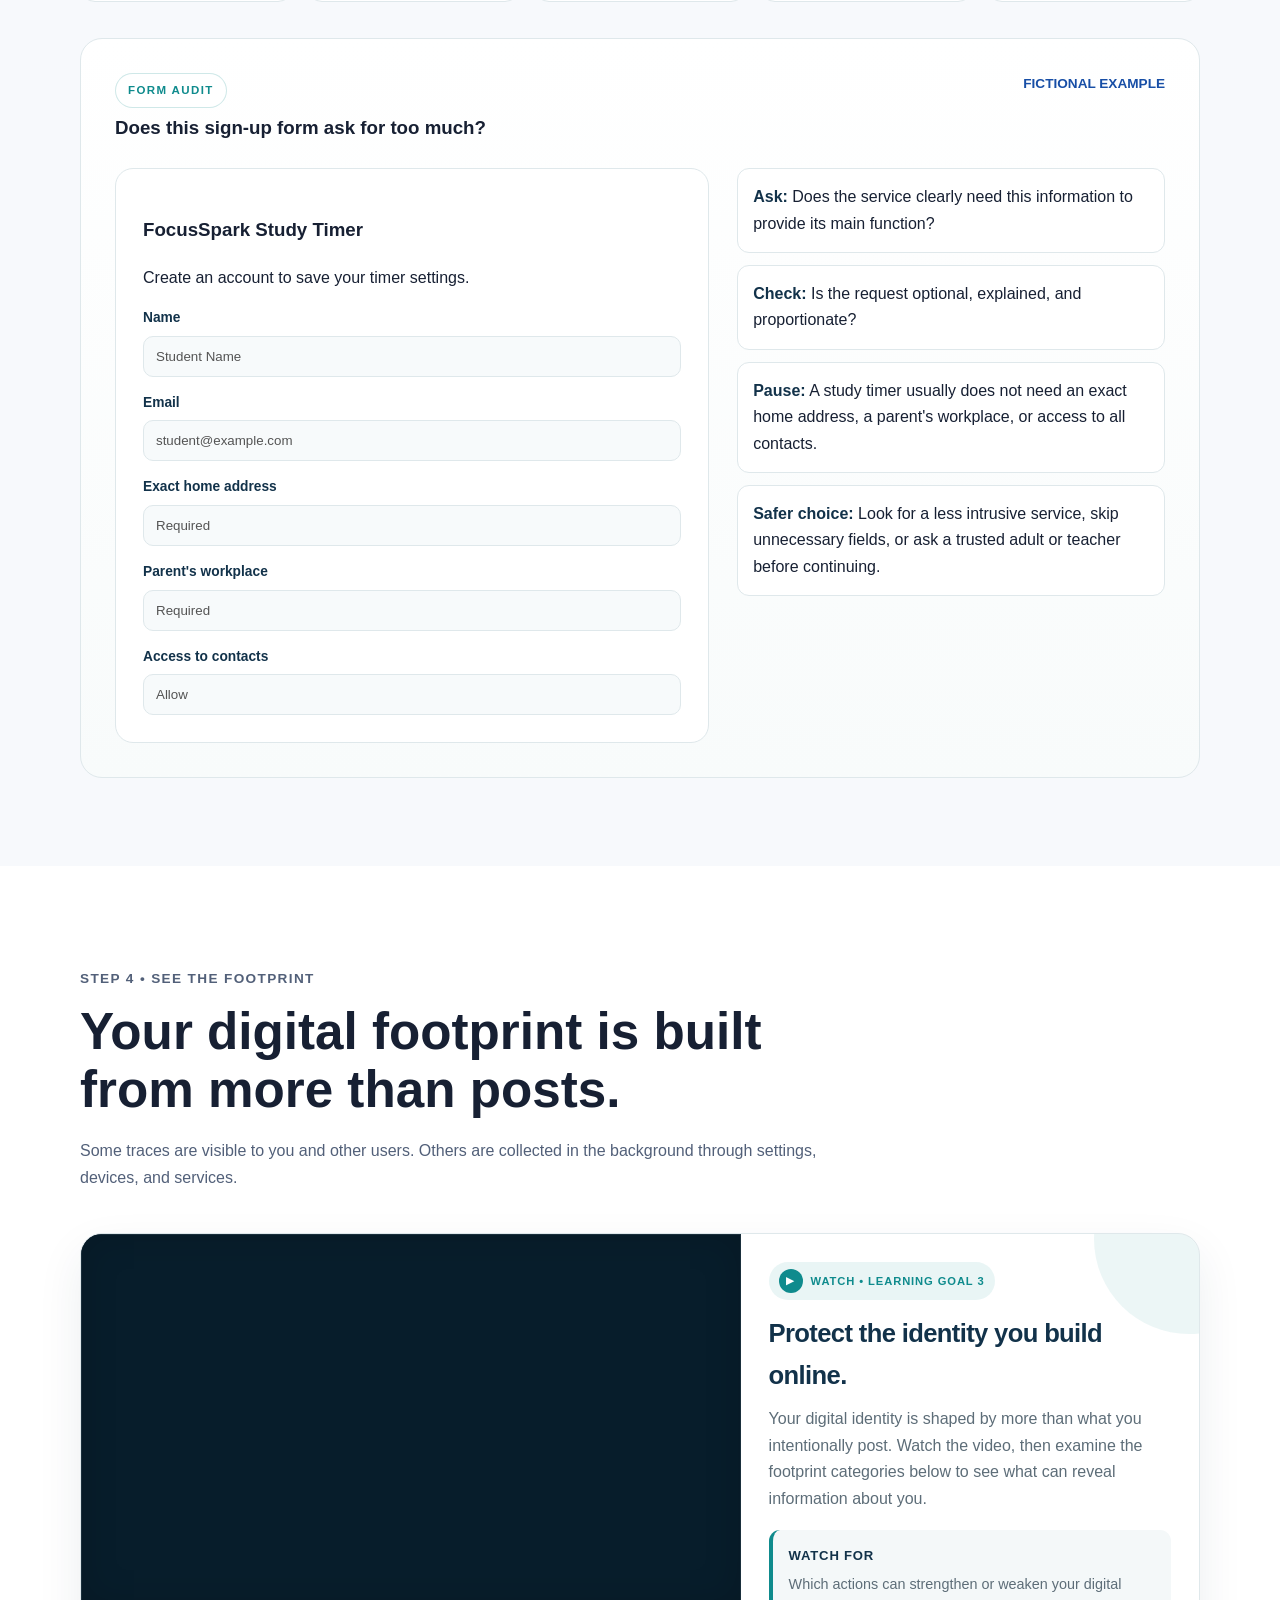
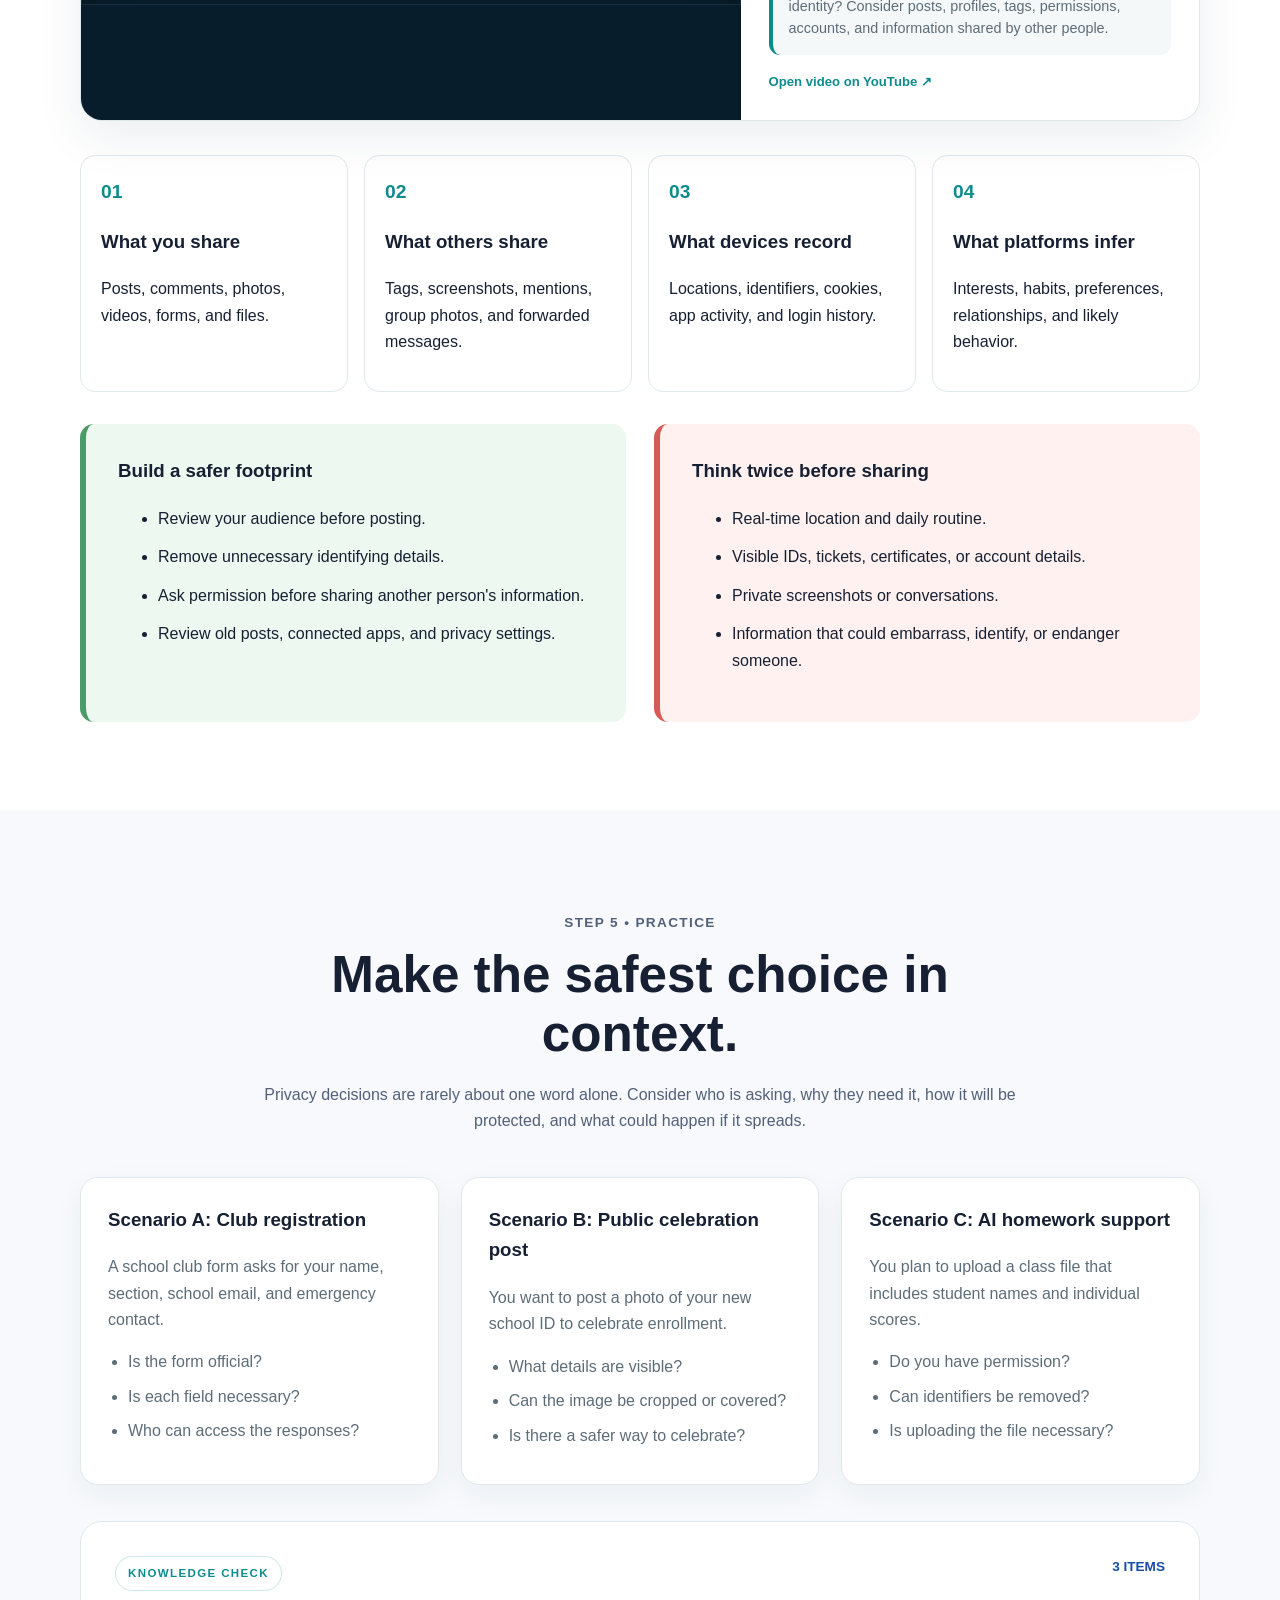
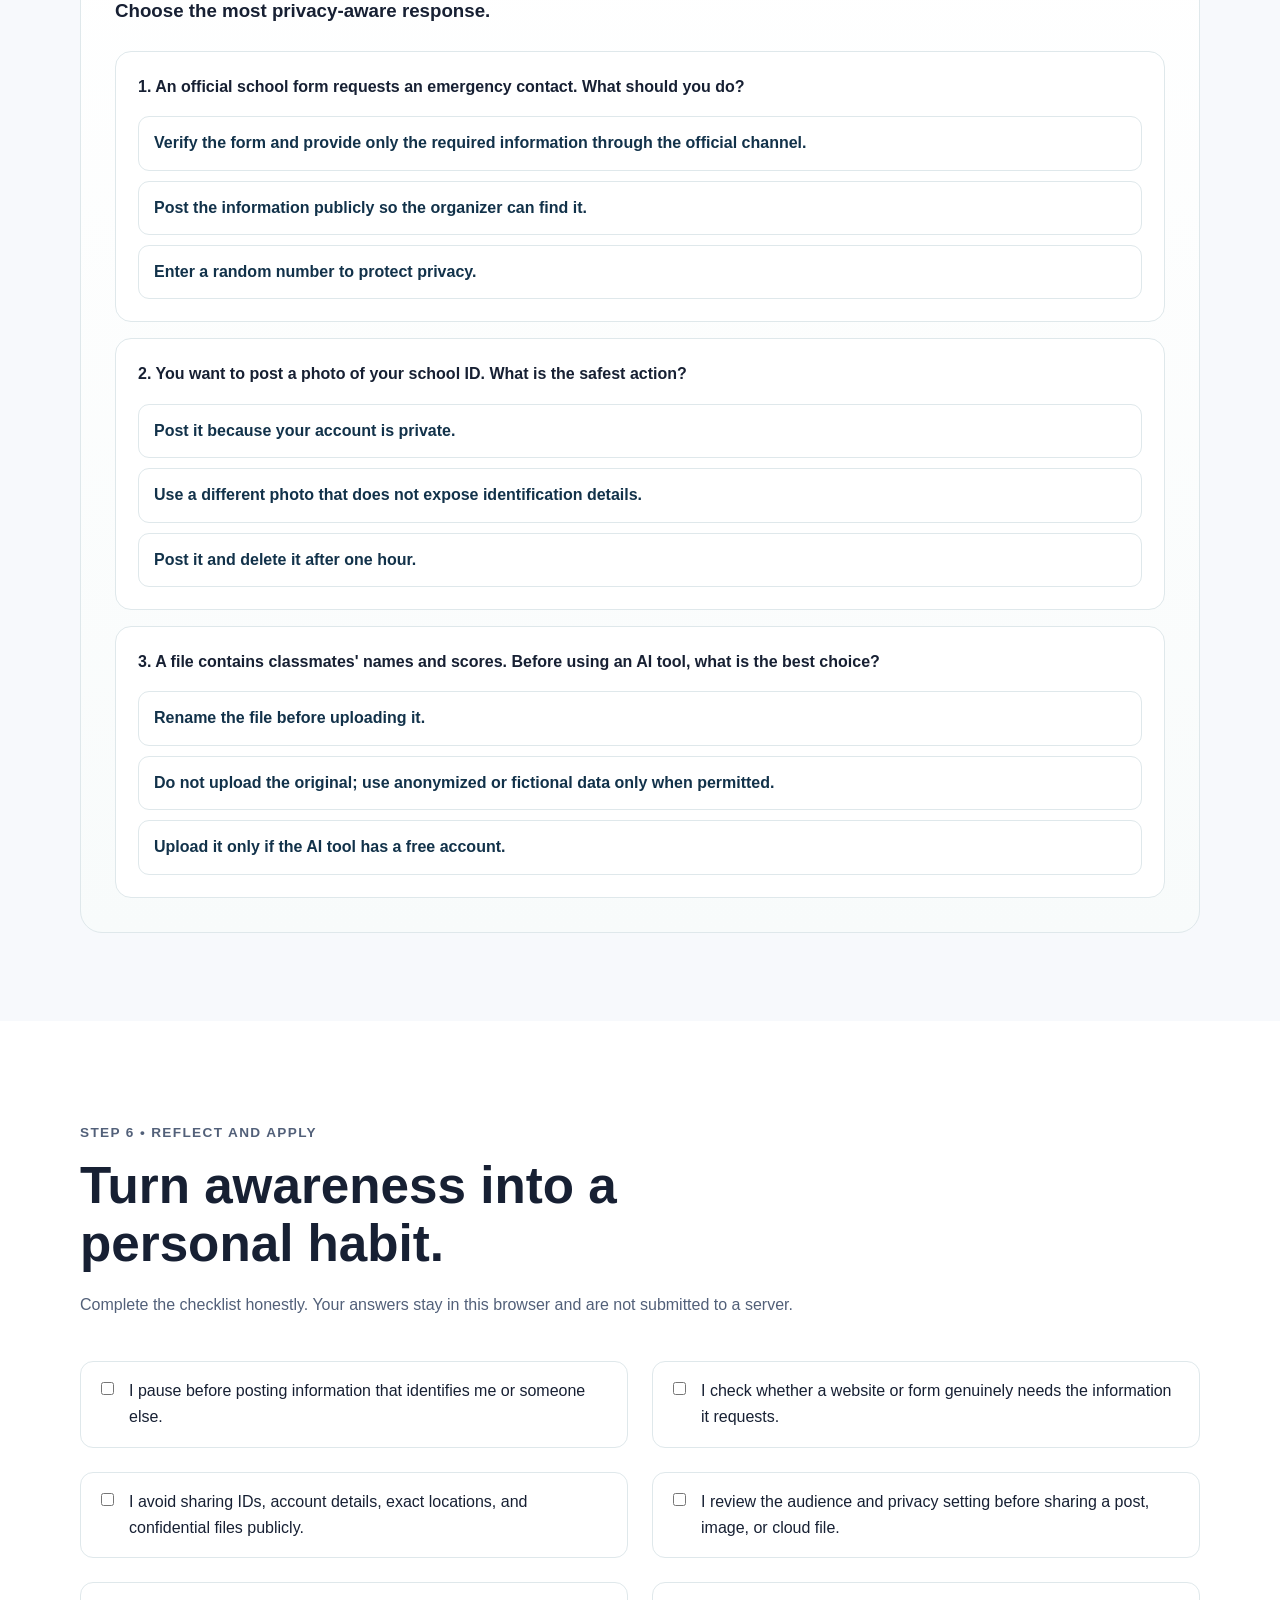
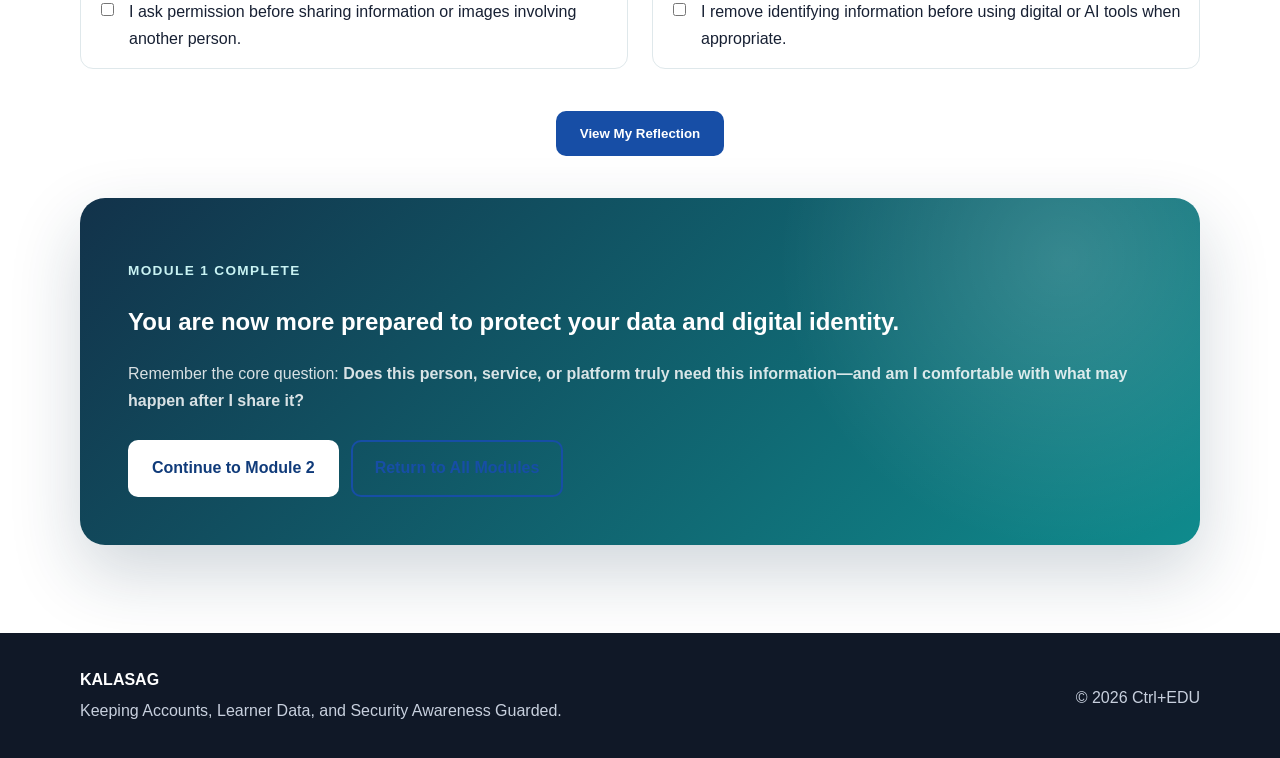
==== commit 77ebf72f: "updated module1.html to add videos" ====
--- a/module1.html
+++ b/module1.html
@@ -763,6 +763,185 @@
             .scroll-reveal { opacity:1; transform:none; }
         }
 
+
+
+        /* ---------- Embedded learning videos ---------- */
+        .concept-video {
+            position: relative;
+            overflow: hidden;
+            display: grid;
+            grid-template-columns: minmax(0, 1.18fr) minmax(260px, .82fr);
+            gap: 0;
+            margin: 30px 0 34px;
+            border: 1px solid var(--kalasag-border);
+            border-radius: 22px;
+            background: #ffffff;
+            box-shadow: 0 18px 46px rgba(18,50,74,.08);
+        }
+
+        .concept-video::before {
+            content: "";
+            position: absolute;
+            z-index: 0;
+            width: 190px;
+            height: 190px;
+            right: -85px;
+            top: -90px;
+            border-radius: 50%;
+            background: rgba(15,139,141,.08);
+            animation: videoGlow 5s ease-in-out infinite alternate;
+        }
+
+        .video-frame-wrap {
+            position: relative;
+            z-index: 1;
+            min-height: 100%;
+            background: #071d2b;
+        }
+
+        .video-frame {
+            position: relative;
+            width: 100%;
+            aspect-ratio: 16 / 9;
+            overflow: hidden;
+            background: #071d2b;
+        }
+
+        .video-frame iframe {
+            position: absolute;
+            inset: 0;
+            width: 100%;
+            height: 100%;
+            border: 0;
+        }
+
+        .video-frame::after {
+            content: "";
+            position: absolute;
+            inset: 0;
+            pointer-events: none;
+            border: 1px solid rgba(255,255,255,.08);
+            box-shadow: inset 0 0 36px rgba(0,0,0,.16);
+        }
+
+        .video-copy {
+            position: relative;
+            z-index: 1;
+            display: flex;
+            flex-direction: column;
+            justify-content: center;
+            padding: 28px;
+        }
+
+        .video-kicker {
+            display: inline-flex;
+            width: fit-content;
+            align-items: center;
+            gap: 8px;
+            margin-bottom: 12px;
+            padding: 7px 10px;
+            border-radius: 999px;
+            background: rgba(15,139,141,.09);
+            color: var(--kalasag-teal);
+            font-size: .7rem;
+            font-weight: 900;
+            letter-spacing: .08em;
+            text-transform: uppercase;
+        }
+
+        .video-kicker::before {
+            content: "▶";
+            width: 24px;
+            height: 24px;
+            display: grid;
+            place-items: center;
+            border-radius: 50%;
+            background: var(--kalasag-teal);
+            color: #ffffff;
+            font-size: .62rem;
+            box-shadow: 0 0 0 0 rgba(15,139,141,.28);
+            animation: videoPulse 2.2s infinite;
+        }
+
+        .video-copy h3 {
+            margin: 0 0 10px;
+            color: var(--kalasag-navy);
+            font-size: clamp(1.25rem, 2vw, 1.65rem);
+            letter-spacing: -.025em;
+        }
+
+        .video-copy > p {
+            margin: 0;
+            color: var(--kalasag-muted);
+            line-height: 1.65;
+        }
+
+        .watch-for {
+            margin-top: 18px;
+            padding: 15px 16px;
+            border-left: 4px solid var(--kalasag-teal);
+            border-radius: 11px;
+            background: var(--kalasag-pale);
+        }
+
+        .watch-for strong {
+            display: block;
+            margin-bottom: 6px;
+            color: var(--kalasag-navy);
+            font-size: .82rem;
+            text-transform: uppercase;
+            letter-spacing: .06em;
+        }
+
+        .watch-for p {
+            margin: 0;
+            color: var(--kalasag-muted);
+            font-size: .9rem;
+            line-height: 1.55;
+        }
+
+        .video-source-link {
+            display: inline-flex;
+            margin-top: 16px;
+            color: var(--kalasag-teal);
+            font-size: .82rem;
+            font-weight: 850;
+            text-decoration: none;
+        }
+
+        .video-source-link:hover,
+        .video-source-link:focus {
+            text-decoration: underline;
+        }
+
+        @keyframes videoPulse {
+            0% { box-shadow: 0 0 0 0 rgba(15,139,141,.28); }
+            70% { box-shadow: 0 0 0 9px rgba(15,139,141,0); }
+            100% { box-shadow: 0 0 0 0 rgba(15,139,141,0); }
+        }
+
+        @keyframes videoGlow {
+            from { transform: scale(.92); opacity: .55; }
+            to { transform: scale(1.12); opacity: 1; }
+        }
+
+        @media (max-width: 820px) {
+            .concept-video {
+                grid-template-columns: 1fr;
+            }
+
+            .video-copy {
+                padding: 24px 22px;
+            }
+        }
+
+        @media (prefers-reduced-motion: reduce) {
+            .concept-video::before,
+            .video-kicker::before {
+                animation: none !important;
+            }
+        }
+
     </style>
 </head>
 
@@ -984,6 +1163,44 @@
                 <h2>Not all information carries the same risk.</h2>
                 <p>The same detail can be harmless in one setting and risky in another. Before sharing, consider the information, the audience, the purpose, and what could happen if it were copied or misused.</p>
             </div>
+
+
+
+            <article class="concept-video scroll-reveal" aria-labelledby="video-classify-title">
+                <div class="video-frame-wrap">
+                    <div class="video-frame">
+                        <iframe
+                            src="https://www.youtube-nocookie.com/embed/omHI6FH3YrY?rel=0"
+                            title="Classify information learning video"
+                            loading="lazy"
+                            referrerpolicy="strict-origin-when-cross-origin"
+                            allow="accelerometer; autoplay; clipboard-write; encrypted-media; gyroscope; picture-in-picture; web-share"
+                            allowfullscreen>
+                        </iframe>
+                    </div>
+                </div>
+
+                <div class="video-copy">
+                    <span class="video-kicker">Watch • Learning Goal 1</span>
+                    <h3 id="video-classify-title">Classify information before you share it.</h3>
+                    <p>
+                        Start this section by watching the video, then use the four categories below
+                        to decide how carefully different kinds of information should be handled.
+                    </p>
+
+                    <div class="watch-for">
+                        <strong>Watch for</strong>
+                        <p>
+                            What makes one piece of information more sensitive than another?
+                            Think about identity, possible harm, context, and who is allowed to see it.
+                        </p>
+                    </div>
+
+                    <a class="video-source-link" href="https://www.youtube.com/watch?v=omHI6FH3YrY" target="_blank" rel="noopener noreferrer">
+                        Open video on YouTube ↗
+                    </a>
+                </div>
+            </article>
 
             <div class="data-category-grid">
                 <article class="data-card public">
@@ -1081,6 +1298,44 @@
                 <p>Information can move through several systems. Even when a form looks simple, your data may be stored, analyzed, shared, copied, or retained.</p>
             </div>
 
+
+
+            <article class="concept-video scroll-reveal" aria-labelledby="video-collection-title">
+                <div class="video-frame-wrap">
+                    <div class="video-frame">
+                        <iframe
+                            src="https://www.youtube-nocookie.com/embed/FADj7QsIjpw?rel=0"
+                            title="Understand data collection learning video"
+                            loading="lazy"
+                            referrerpolicy="strict-origin-when-cross-origin"
+                            allow="accelerometer; autoplay; clipboard-write; encrypted-media; gyroscope; picture-in-picture; web-share"
+                            allowfullscreen>
+                        </iframe>
+                    </div>
+                </div>
+
+                <div class="video-copy">
+                    <span class="video-kicker">Watch • Learning Goal 2</span>
+                    <h3 id="video-collection-title">Understand what happens when data is collected.</h3>
+                    <p>
+                        Watch this before following the data lifecycle. As you watch, connect the ideas
+                        to everyday actions such as filling out a form, installing an app, or allowing a permission.
+                    </p>
+
+                    <div class="watch-for">
+                        <strong>Watch for</strong>
+                        <p>
+                            Notice the different ways data can be gathered and ask: Who collects it,
+                            why do they need it, where might it be stored, and what could happen next?
+                        </p>
+                    </div>
+
+                    <a class="video-source-link" href="https://www.youtube.com/watch?v=FADj7QsIjpw" target="_blank" rel="noopener noreferrer">
+                        Open video on YouTube ↗
+                    </a>
+                </div>
+            </article>
+
             <div class="data-flow" aria-label="Data lifecycle">
                 <div class="flow-step"><strong>1. Collected</strong><span>You enter, upload, click, or allow access.</span></div>
                 <div class="flow-step"><strong>2. Stored</strong><span>The service keeps information on a device or server.</span></div>
@@ -1127,6 +1382,44 @@
                 <h2>Your digital footprint is built from more than posts.</h2>
                 <p>Some traces are visible to you and other users. Others are collected in the background through settings, devices, and services.</p>
             </div>
+
+
+
+            <article class="concept-video scroll-reveal" aria-labelledby="video-identity-title">
+                <div class="video-frame-wrap">
+                    <div class="video-frame">
+                        <iframe
+                            src="https://www.youtube-nocookie.com/embed/yiKeLOKc1tw?rel=0"
+                            title="Protect your digital identity learning video"
+                            loading="lazy"
+                            referrerpolicy="strict-origin-when-cross-origin"
+                            allow="accelerometer; autoplay; clipboard-write; encrypted-media; gyroscope; picture-in-picture; web-share"
+                            allowfullscreen>
+                        </iframe>
+                    </div>
+                </div>
+
+                <div class="video-copy">
+                    <span class="video-kicker">Watch • Learning Goal 3</span>
+                    <h3 id="video-identity-title">Protect the identity you build online.</h3>
+                    <p>
+                        Your digital identity is shaped by more than what you intentionally post.
+                        Watch the video, then examine the footprint categories below to see what can reveal information about you.
+                    </p>
+
+                    <div class="watch-for">
+                        <strong>Watch for</strong>
+                        <p>
+                            Which actions can strengthen or weaken your digital identity?
+                            Consider posts, profiles, tags, permissions, accounts, and information shared by other people.
+                        </p>
+                    </div>
+
+                    <a class="video-source-link" href="https://youtu.be/yiKeLOKc1tw?si=2wrmLTHz6XM61uVu" target="_blank" rel="noopener noreferrer">
+                        Open video on YouTube ↗
+                    </a>
+                </div>
+            </article>
 
             <div class="digital-footprint">
                 <article class="footprint-item"><span>01</span><h3>What you share</h3><p>Posts, comments, photos, videos, forms, and files.</p></article>
